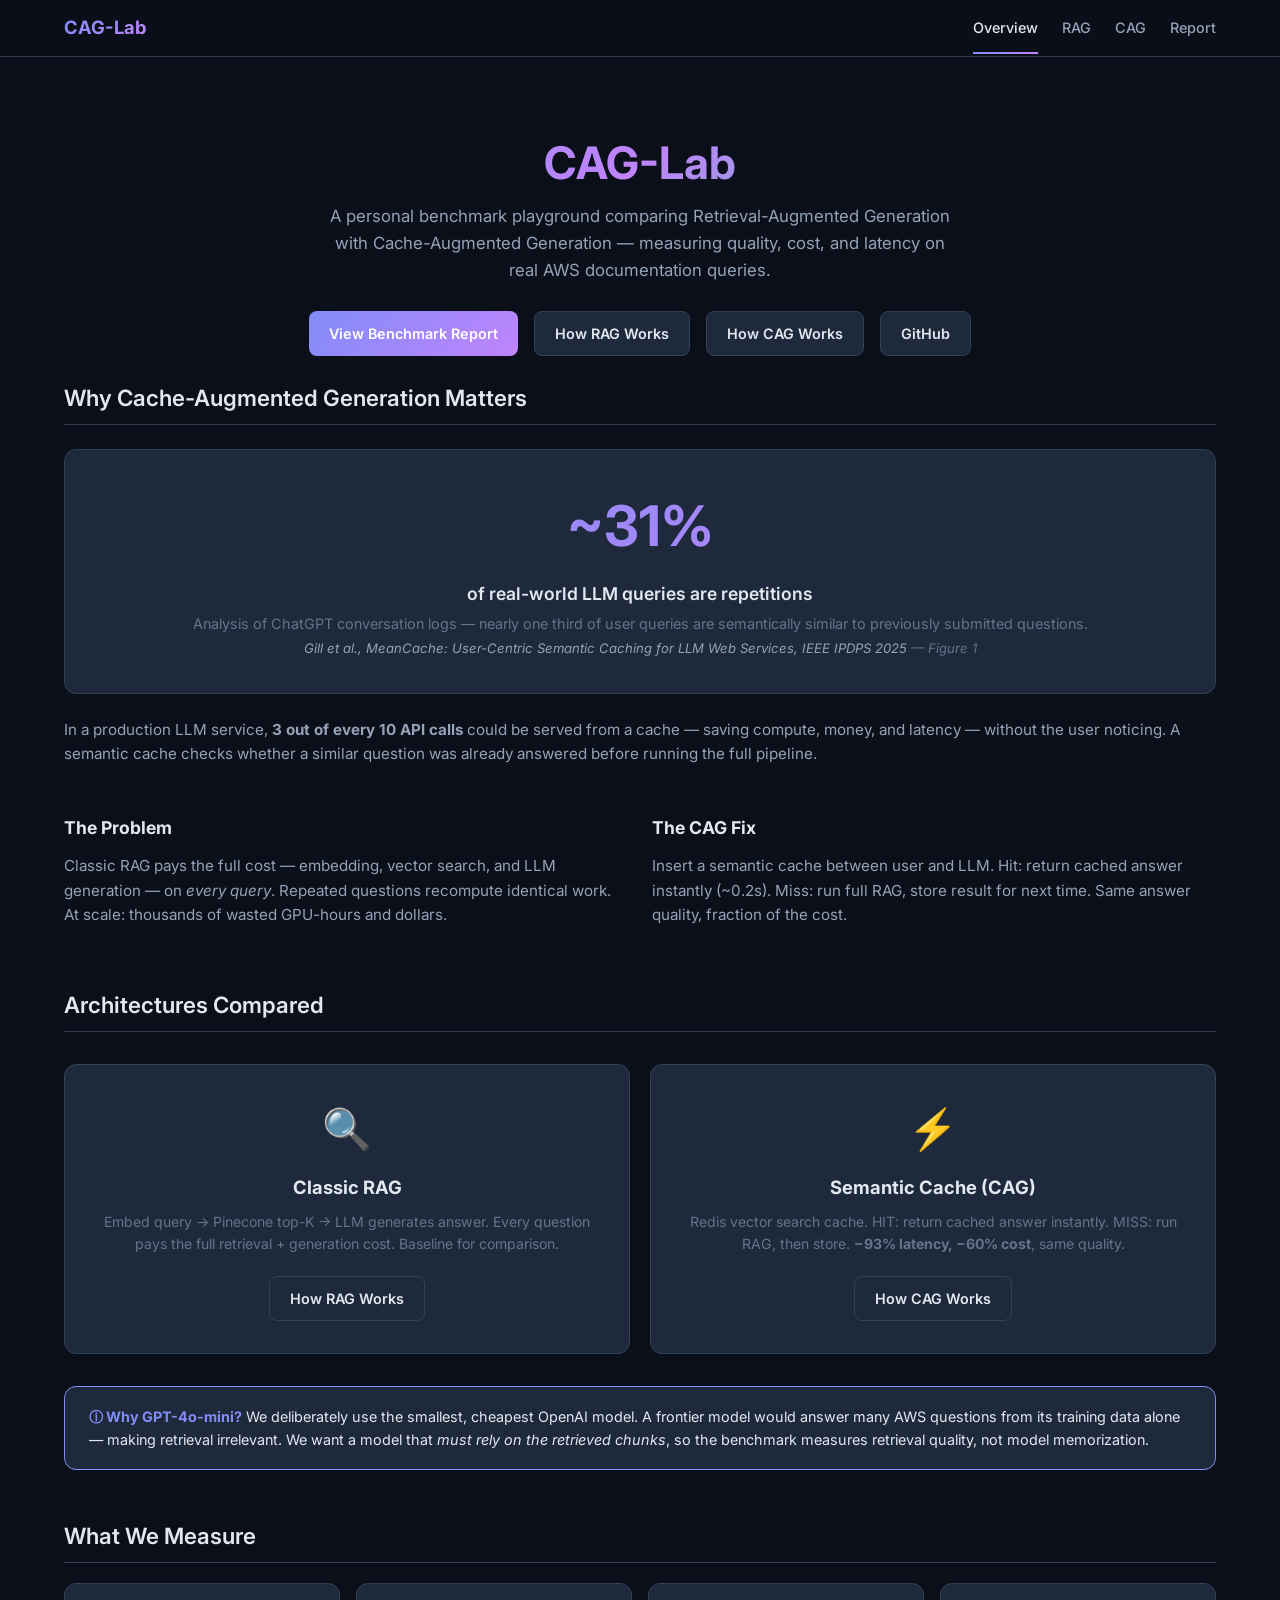
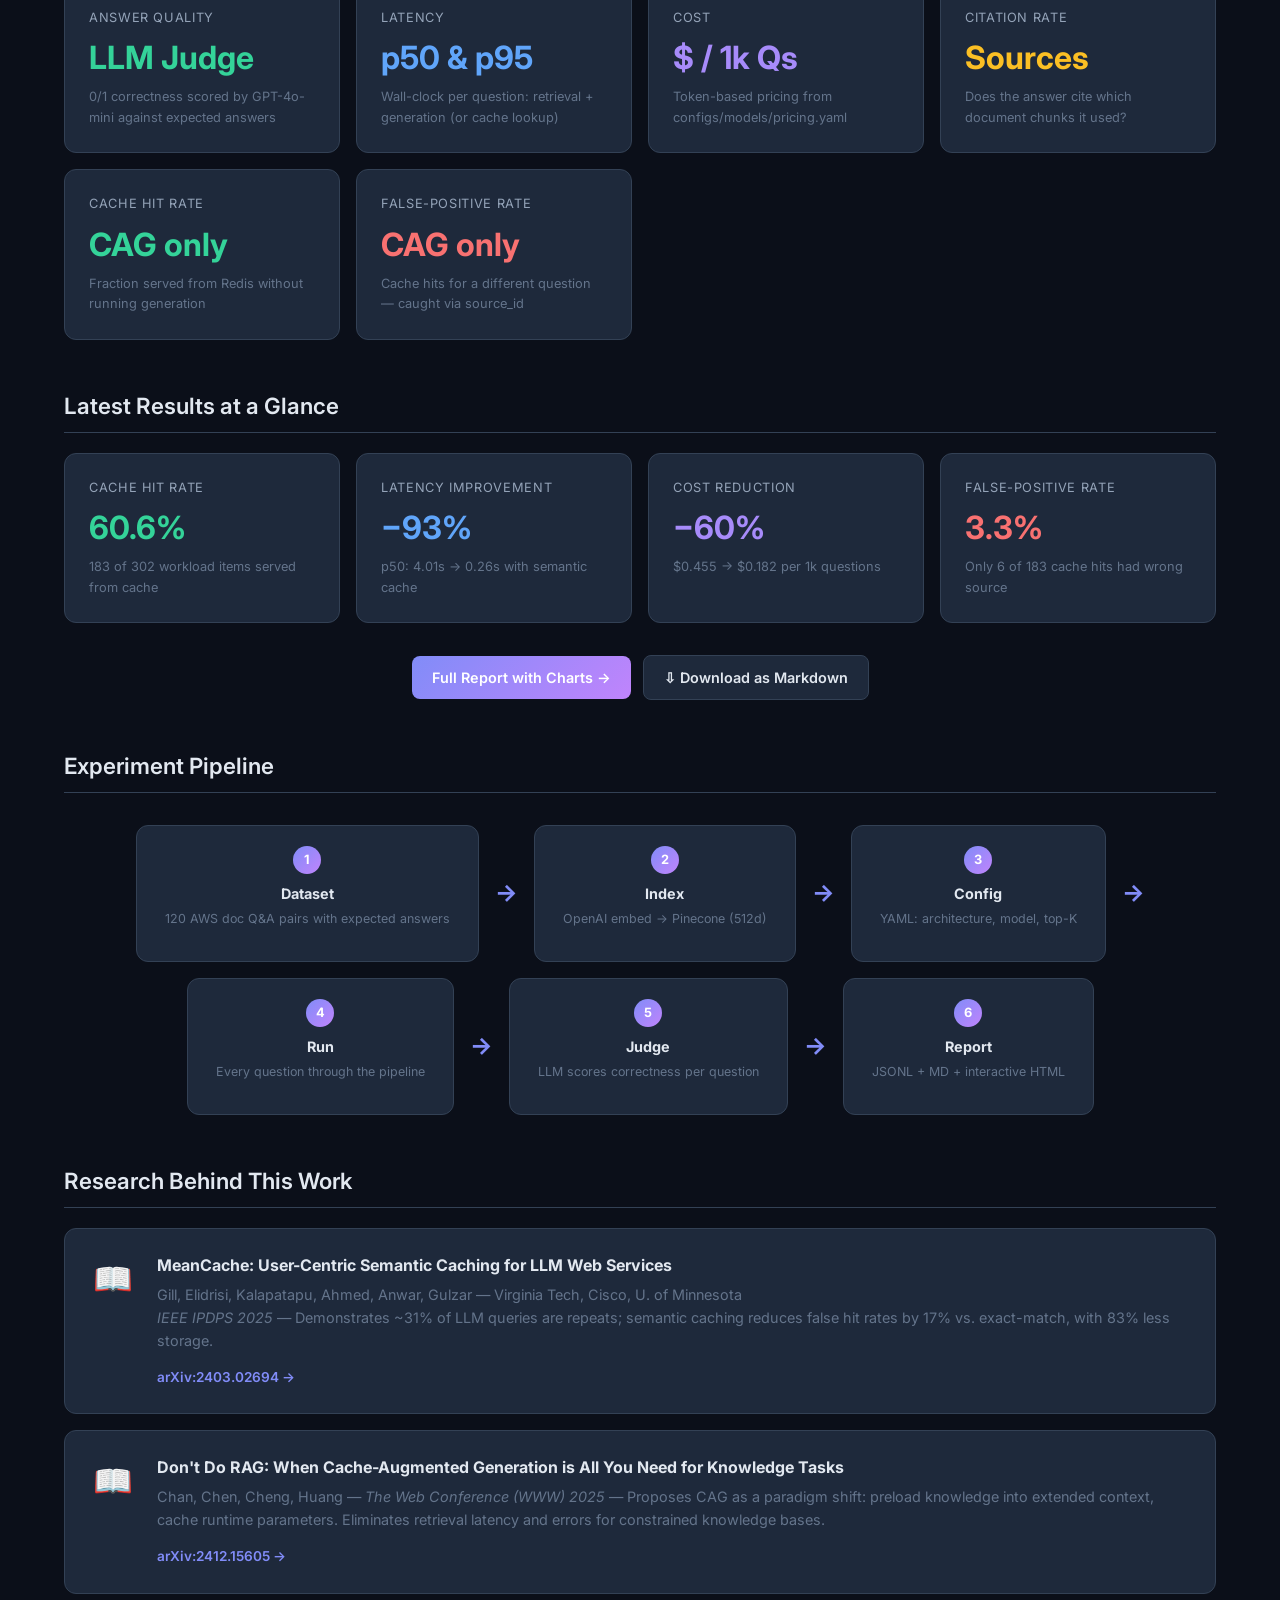
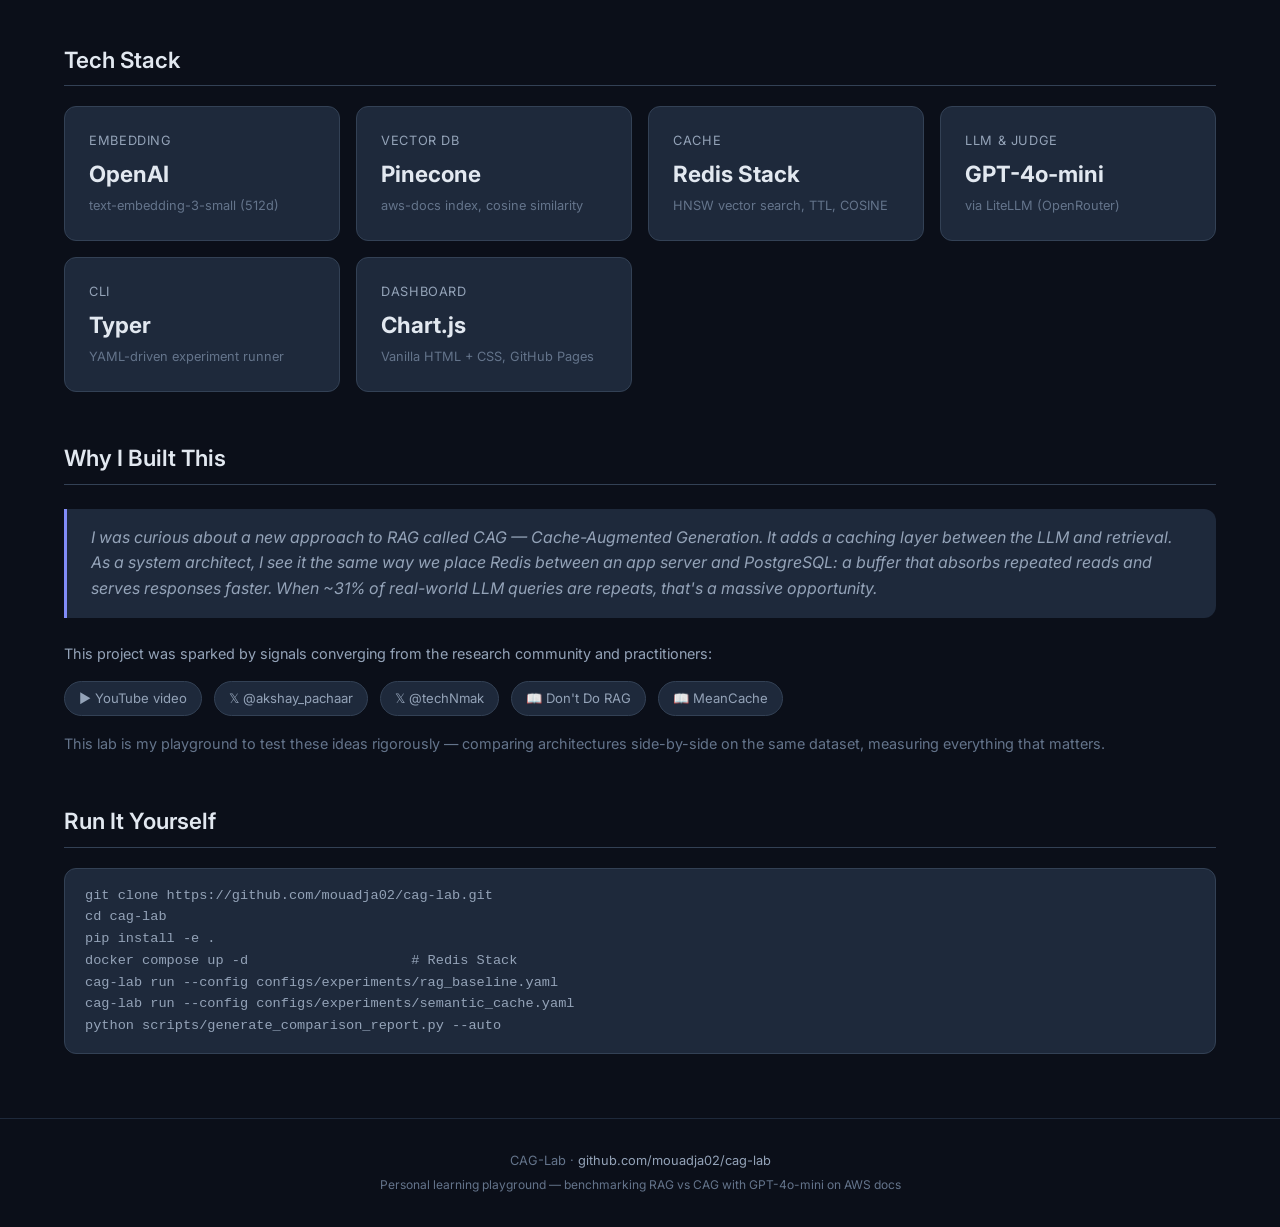
==== docs/index.html @ b85b1c67 "Add RAG Baseline and Semantic Cache reports; implement comparison report generator - Created markdow" ====
<!DOCTYPE html>
<html lang="en">
<head>
<meta charset="UTF-8">
<meta name="viewport" content="width=device-width, initial-scale=1.0">
<meta name="description" content="CAG-Lab — A benchmark playground comparing RAG with Cache-Augmented Generation. Measuring quality, cost, and latency on real AWS documentation queries.">
<title>CAG-Lab — Benchmarking RAG &amp; Cache-Augmented Generation</title>
<link href="https://fonts.googleapis.com/css2?family=Inter:wght@400;600;700&display=swap" rel="stylesheet">
<link rel="stylesheet" href="assets/style.css">
<style>
.hero { padding-bottom: 24px; }
.hero p.tagline { color: var(--muted); font-size: 1.05rem; margin-top: 12px; max-width: 620px; margin-left: auto; margin-right: auto; }
.hero-cta { display: flex; gap: 16px; justify-content: center; margin-top: 28px; flex-wrap: wrap; }
.row-cards { display: grid; grid-template-columns: repeat(auto-fit, minmax(340px, 1fr)); gap: 20px; margin: 32px 0; }
.arch-card { background: var(--surface); border-radius: var(--radius); padding: 32px 28px; border: 1px solid var(--border); text-align: center; transition: border-color .2s, transform .2s; }
.arch-card:hover { border-color: var(--accent-1); transform: translateY(-3px); }
.arch-card .icon { font-size: 2.5rem; margin-bottom: 12px; }
.arch-card h3 { font-size: 1.15rem; margin: 8px 0; color: var(--text); }
.arch-card p { font-size: 0.88rem; color: var(--dim); margin-bottom: 20px; }
.stat-block { background: var(--surface); border-radius: var(--radius); padding: 32px; border: 1px solid var(--border); text-align: center; margin: 24px 0; }
.stat-block .big-num { font-size: 3.5rem; font-weight: 700; background: linear-gradient(135deg, var(--accent-1), var(--accent-2)); -webkit-background-clip: text; -webkit-text-fill-color: transparent; }
.stat-block .label { font-size: 1.1rem; color: var(--text); font-weight: 600; margin-top: 8px; }
.stat-block .detail { font-size: 0.9rem; color: var(--dim); margin-top: 4px; }
blockquote { border-left: 3px solid var(--accent-1); padding: 16px 24px; margin: 24px 0; background: var(--surface); border-radius: 0 var(--radius) var(--radius) 0; color: var(--muted); font-style: italic; }
cite, .cite { color: var(--dim); font-size: 0.82rem; }
cite a { color: var(--muted); }
cite a:hover { color: var(--accent-1); }
.paper-ref { display: flex; gap: 20px; align-items: flex-start; background: var(--surface); border-radius: var(--radius); padding: 24px; border: 1px solid var(--border); margin: 16px 0; transition: border-color .2s; }
.paper-ref:hover { border-color: var(--accent-1); }
.paper-ref .ref-icon { font-size: 2rem; min-width: 48px; text-align: center; }
.paper-ref h4 { color: var(--text); margin-bottom: 4px; }
.paper-ref p { color: var(--dim); font-size: 0.9rem; }
.paper-ref .ref-link { color: var(--accent-1); font-size: 0.85rem; font-weight: 600; }
.link-row { display: flex; flex-wrap: wrap; gap: 12px; margin: 16px 0; }
.link-pill { display: inline-flex; align-items: center; gap: 6px; background: var(--surface); border: 1px solid var(--border); border-radius: 20px; padding: 6px 14px; font-size: 0.82rem; color: var(--muted); text-decoration:none; transition: border-color .15s, color .15s; }
.link-pill:hover { border-color: var(--accent-1); color: var(--text); }
.notice { background: var(--surface); border: 1px solid var(--accent-1); border-radius: var(--radius); padding: 18px 24px; margin: 20px 0; font-size: 0.9rem; }
.notice strong { color: var(--accent-1); }
</style>
</head>
<body>

<nav>
  <div class="nav-inner">
    <a href="index.html" class="nav-brand">CAG-Lab</a>
    <ul class="nav-links">
      <li><a href="index.html" class="active">Overview</a></li>
      <li><a href="rag.html">RAG</a></li>
      <li><a href="cag.html">CAG</a></li>
      <li><a href="report.html">Report</a></li>
    </ul>
  </div>
</nav>

<div class="container">

<section class="hero">
  <h1>CAG-Lab</h1>
  <p class="tagline">A personal benchmark playground comparing Retrieval-Augmented Generation with Cache-Augmented Generation — measuring quality, cost, and latency on real AWS documentation queries.</p>
  <div class="hero-cta">
    <a href="report.html" class="btn primary">View Benchmark Report</a>
    <a href="rag.html" class="btn">How RAG Works</a>
    <a href="cag.html" class="btn">How CAG Works</a>
    <a href="https://github.com/mouadja02/cag-lab" class="btn" target="_blank" rel="noopener">GitHub</a>
  </div>
</section>

<!-- WHY CAG -->
<div class="section">
  <h2>Why Cache-Augmented Generation Matters</h2>

  <div class="stat-block">
    <div class="big-num">~31%</div>
    <div class="label">of real-world LLM queries are repetitions</div>
    <div class="detail">Analysis of ChatGPT conversation logs — nearly one third of user queries are semantically similar to previously submitted questions.</div>
    <cite><a href="https://arxiv.org/abs/2403.02694" target="_blank" rel="noopener">Gill et al., <em>MeanCache: User-Centric Semantic Caching for LLM Web Services</em>, IEEE IPDPS 2025</a> — Figure 1</cite>
  </div>

  <p>In a production LLM service, <strong>3 out of every 10 API calls</strong> could be served from a cache — saving compute, money, and latency — without the user noticing. A semantic cache checks whether a similar question was already answered before running the full pipeline.</p>

  <div class="two-col" style="margin-top:24px;">
    <div>
      <h3>The Problem</h3>
      <p>Classic RAG pays the full cost — embedding, vector search, and LLM generation — on <em>every query</em>. Repeated questions recompute identical work. At scale: thousands of wasted GPU-hours and dollars.</p>
    </div>
    <div>
      <h3>The CAG Fix</h3>
      <p>Insert a semantic cache between user and LLM. Hit: return cached answer instantly (~0.2s). Miss: run full RAG, store result for next time. Same answer quality, fraction of the cost.</p>
    </div>
  </div>
</div>

<!-- ARCHITECTURES -->
<div class="section">
  <h2>Architectures Compared</h2>
  <div class="row-cards">
    <div class="arch-card">
      <div class="icon">&#128269;</div>
      <h3>Classic RAG</h3>
      <p>Embed query &rarr; Pinecone top-K &rarr; LLM generates answer. Every question pays the full retrieval + generation cost. Baseline for comparison.</p>
      <a href="rag.html" class="btn">How RAG Works</a>
    </div>
    <div class="arch-card">
      <div class="icon">&#9889;</div>
      <h3>Semantic Cache (CAG)</h3>
      <p>Redis vector search cache. HIT: return cached answer instantly. MISS: run RAG, then store. <strong>&minus;93% latency, &minus;60% cost</strong>, same quality.</p>
      <a href="cag.html" class="btn">How CAG Works</a>
    </div>
  </div>

  <div class="notice">
    <strong>&#9432; Why GPT-4o-mini?</strong> We deliberately use the smallest, cheapest OpenAI model. A frontier model would answer many AWS questions from its training data alone — making retrieval irrelevant. We want a model that <em>must rely on the retrieved chunks</em>, so the benchmark measures retrieval quality, not model memorization.
  </div>
</div>

<!-- WHAT WE MEASURE -->
<div class="section">
  <h2>What We Measure</h2>
  <div class="cards">
    <div class="card">
      <div class="label">Answer Quality</div>
      <div class="value green">LLM Judge</div>
      <div class="sub">0/1 correctness scored by GPT-4o-mini against expected answers</div>
    </div>
    <div class="card">
      <div class="label">Latency</div>
      <div class="value blue">p50 &amp; p95</div>
      <div class="sub">Wall-clock per question: retrieval + generation (or cache lookup)</div>
    </div>
    <div class="card">
      <div class="label">Cost</div>
      <div class="value purple">$ / 1k Qs</div>
      <div class="sub">Token-based pricing from configs/models/pricing.yaml</div>
    </div>
    <div class="card">
      <div class="label">Citation Rate</div>
      <div class="value amber">Sources</div>
      <div class="sub">Does the answer cite which document chunks it used?</div>
    </div>
    <div class="card">
      <div class="label">Cache Hit Rate</div>
      <div class="value green">CAG only</div>
      <div class="sub">Fraction served from Redis without running generation</div>
    </div>
    <div class="card">
      <div class="label">False-Positive Rate</div>
      <div class="value red">CAG only</div>
      <div class="sub">Cache hits for a different question — caught via source_id</div>
    </div>
  </div>
</div>

<!-- LATEST RESULTS -->
<div class="section">
  <h2>Latest Results at a Glance</h2>
  <div class="cards">
    <div class="card">
      <div class="label">Cache Hit Rate</div>
      <div class="value green">60.6%</div>
      <div class="sub">183 of 302 workload items served from cache</div>
    </div>
    <div class="card">
      <div class="label">Latency Improvement</div>
      <div class="value blue">&minus;93%</div>
      <div class="sub">p50: 4.01s &rarr; 0.26s with semantic cache</div>
    </div>
    <div class="card">
      <div class="label">Cost Reduction</div>
      <div class="value purple">&minus;60%</div>
      <div class="sub">$0.455 &rarr; $0.182 per 1k questions</div>
    </div>
    <div class="card">
      <div class="label">False-Positive Rate</div>
      <div class="value red">3.3%</div>
      <div class="sub">Only 6 of 183 cache hits had wrong source</div>
    </div>
  </div>
  <p style="text-align:center; margin-top:12px;">
    <a href="report.html" class="btn primary">Full Report with Charts &rarr;</a>
    <a href="report.md" download class="btn" style="margin-left:8px;">&#8681; Download as Markdown</a>
  </p>
</div>

<!-- PIPELINE -->
<div class="section">
  <h2>Experiment Pipeline</h2>
  <div class="step-flow">
    <div class="step">
      <div class="step-num">1</div>
      <h4>Dataset</h4>
      <p>120 AWS doc Q&amp;A pairs with expected answers</p>
    </div>
    <div class="step-arrow">&rarr;</div>
    <div class="step">
      <div class="step-num">2</div>
      <h4>Index</h4>
      <p>OpenAI embed &rarr; Pinecone (512d)</p>
    </div>
    <div class="step-arrow">&rarr;</div>
    <div class="step">
      <div class="step-num">3</div>
      <h4>Config</h4>
      <p>YAML: architecture, model, top-K</p>
    </div>
    <div class="step-arrow">&rarr;</div>
    <div class="step">
      <div class="step-num">4</div>
      <h4>Run</h4>
      <p>Every question through the pipeline</p>
    </div>
    <div class="step-arrow">&rarr;</div>
    <div class="step">
      <div class="step-num">5</div>
      <h4>Judge</h4>
      <p>LLM scores correctness per question</p>
    </div>
    <div class="step-arrow">&rarr;</div>
    <div class="step">
      <div class="step-num">6</div>
      <h4>Report</h4>
      <p>JSONL + MD + interactive HTML</p>
    </div>
  </div>
</div>

<!-- RESEARCH PAPERS -->
<div class="section">
  <h2>Research Behind This Work</h2>
  <div class="paper-ref">
    <div class="ref-icon">&#128214;</div>
    <div>
      <h4>MeanCache: User-Centric Semantic Caching for LLM Web Services</h4>
      <p>Gill, Elidrisi, Kalapatapu, Ahmed, Anwar, Gulzar — Virginia Tech, Cisco, U. of Minnesota<br><em>IEEE IPDPS 2025</em> — Demonstrates ~31% of LLM queries are repeats; semantic caching reduces false hit rates by 17% vs. exact-match, with 83% less storage.</p>
      <a class="ref-link" href="https://arxiv.org/abs/2403.02694" target="_blank" rel="noopener">arXiv:2403.02694 &rarr;</a>
    </div>
  </div>
  <div class="paper-ref">
    <div class="ref-icon">&#128214;</div>
    <div>
      <h4>Don't Do RAG: When Cache-Augmented Generation is All You Need for Knowledge Tasks</h4>
      <p>Chan, Chen, Cheng, Huang — <em>The Web Conference (WWW) 2025</em> — Proposes CAG as a paradigm shift: preload knowledge into extended context, cache runtime parameters. Eliminates retrieval latency and errors for constrained knowledge bases.</p>
      <a class="ref-link" href="https://arxiv.org/abs/2412.15605" target="_blank" rel="noopener">arXiv:2412.15605 &rarr;</a>
    </div>
  </div>
</div>

<!-- TECH STACK -->
<div class="section">
  <h2>Tech Stack</h2>
  <div class="cards">
    <div class="card">
      <div class="label">Embedding</div>
      <div class="value" style="font-size:1.4rem;">OpenAI</div>
      <div class="sub">text-embedding-3-small (512d)</div>
    </div>
    <div class="card">
      <div class="label">Vector DB</div>
      <div class="value" style="font-size:1.4rem;">Pinecone</div>
      <div class="sub">aws-docs index, cosine similarity</div>
    </div>
    <div class="card">
      <div class="label">Cache</div>
      <div class="value" style="font-size:1.4rem;">Redis Stack</div>
      <div class="sub">HNSW vector search, TTL, COSINE</div>
    </div>
    <div class="card">
      <div class="label">LLM &amp; Judge</div>
      <div class="value" style="font-size:1.4rem;">GPT-4o-mini</div>
      <div class="sub">via LiteLLM (OpenRouter)</div>
    </div>
    <div class="card">
      <div class="label">CLI</div>
      <div class="value" style="font-size:1.4rem;">Typer</div>
      <div class="sub">YAML-driven experiment runner</div>
    </div>
    <div class="card">
      <div class="label">Dashboard</div>
      <div class="value" style="font-size:1.4rem;">Chart.js</div>
      <div class="sub">Vanilla HTML + CSS, GitHub Pages</div>
    </div>
  </div>
</div>

<!-- ORIGIN STORY -->
<div class="section">
  <h2>Why I Built This</h2>
  <blockquote>
    I was curious about a new approach to RAG called CAG — Cache-Augmented Generation. It adds a caching layer between the LLM and retrieval. As a system architect, I see it the same way we place Redis between an app server and PostgreSQL: a buffer that absorbs repeated reads and serves responses faster. When ~31% of real-world LLM queries are repeats, that's a massive opportunity.
  </blockquote>

  <p style="margin-top:16px; font-size:0.9rem; color:var(--muted);">This project was sparked by signals converging from the research community and practitioners:</p>
  <div class="link-row">
    <a href="https://youtu.be/QA3h4H5jqJw" target="_blank" rel="noopener" class="link-pill">&#9654; YouTube video</a>
    <a href="https://x.com/akshay_pachaar/status/2056714042455343160" target="_blank" rel="noopener" class="link-pill">&#120143; @akshay_pachaar</a>
    <a href="https://x.com/techNmak/status/2006727285223886937" target="_blank" rel="noopener" class="link-pill">&#120143; @techNmak</a>
    <a href="https://arxiv.org/abs/2412.15605" target="_blank" rel="noopener" class="link-pill">&#128214; Don't Do RAG</a>
    <a href="https://arxiv.org/abs/2403.02694" target="_blank" rel="noopener" class="link-pill">&#128214; MeanCache</a>
  </div>
  <p style="margin-top:12px; font-size:0.9rem; color:var(--dim);">This lab is my playground to test these ideas rigorously — comparing architectures side-by-side on the same dataset, measuring everything that matters.</p>
</div>

<!-- QUICK START -->
<div class="section">
  <h2>Run It Yourself</h2>
  <pre class="code-block">git clone https://github.com/mouadja02/cag-lab.git
cd cag-lab
pip install -e .
docker compose up -d                    # Redis Stack
cag-lab run --config configs/experiments/rag_baseline.yaml
cag-lab run --config configs/experiments/semantic_cache.yaml
python scripts/generate_comparison_report.py --auto</pre>
</div>

</div>

<footer>
  <p>CAG-Lab &middot; <a href="https://github.com/mouadja02/cag-lab" style="color:var(--muted);">github.com/mouadja02/cag-lab</a></p>
  <p style="margin-top:4px; font-size:0.75rem;">Personal learning playground — benchmarking RAG vs CAG with GPT-4o-mini on AWS docs</p>
</footer>

</body>
</html>
---- docs/assets/style.css ----
:root {
  --bg: #0b0f19;
  --surface: #1e293b;
  --surface-hover: #263348;
  --border: #334155;
  --text: #e2e8f0;
  --muted: #94a3b8;
  --dim: #64748b;
  --accent-1: #818cf8;
  --accent-2: #c084fc;
  --green: #34d399;
  --blue: #60a5fa;
  --purple: #a78bfa;
  --amber: #fbbf24;
  --red: #f87171;
  --radius: 12px;
}

* { margin:0; padding:0; box-sizing:border-box; }

body {
  font-family: 'Inter', -apple-system, BlinkMacSystemFont, sans-serif;
  background: var(--bg);
  color: var(--text);
  line-height: 1.6;
  min-height: 100vh;
}

a { color: var(--accent-1); text-decoration: none; transition: color .15s; }
a:hover { color: var(--accent-2); }

nav {
  position: sticky; top: 0; z-index: 100;
  background: rgba(11,15,25,.92);
  backdrop-filter: blur(12px);
  border-bottom: 1px solid var(--border);
}
.nav-inner {
  max-width: 1200px; margin: 0 auto; padding: 0 24px;
  display: flex; align-items: center; gap: 32px; height: 56px;
}
.nav-brand {
  font-size: 1.15rem; font-weight: 700;
  background: linear-gradient(135deg, var(--accent-1), var(--accent-2));
  -webkit-background-clip: text; -webkit-text-fill-color: transparent;
}
.nav-links { display: flex; gap: 24px; list-style: none; margin-left: auto; }
.nav-links a { color: var(--muted); font-size: 0.9rem; font-weight: 500; }
.nav-links a:hover, .nav-links a.active { color: var(--text); }
.nav-links a.active { position: relative; }
.nav-links a.active::after {
  content: ''; position: absolute; bottom: -18px; left: 0; right: 0;
  height: 2px; background: linear-gradient(90deg, var(--accent-1), var(--accent-2));
}

.container { max-width: 1200px; margin: 0 auto; padding: 0 24px; }
footer {
  text-align: center; color: var(--dim); font-size: 0.8rem;
  padding: 32px 24px; border-top: 1px solid var(--surface); margin-top: 64px;
}

.hero { text-align: center; padding: 80px 24px 48px; }
.hero h1 {
  font-size: 2.8rem; font-weight: 700; line-height: 1.2;
  background: linear-gradient(135deg, var(--accent-1), var(--accent-2), var(--green));
  -webkit-background-clip: text; -webkit-text-fill-color: transparent;
}
.hero p { color: var(--muted); font-size: 1.1rem; margin-top: 16px; max-width: 640px; margin-left: auto; margin-right: auto; }

.section { margin-bottom: 48px; }
.section h2 {
  font-size: 1.4rem; font-weight: 600;
  color: var(--text);
  border-bottom: 1px solid var(--border);
  padding-bottom: 8px; margin-bottom: 20px;
}
.section h3 { font-size: 1.1rem; color: var(--text); margin: 24px 0 12px; }
.section p { color: var(--muted); font-size: 0.95rem; margin-bottom: 12px; }

.cards {
  display: grid;
  grid-template-columns: repeat(auto-fit, minmax(260px, 1fr));
  gap: 16px; margin-bottom: 32px;
}
.card {
  background: var(--surface); border-radius: var(--radius);
  padding: 24px; border: 1px solid var(--border);
  transition: border-color .2s, transform .2s;
}
.card:hover { border-color: var(--accent-1); transform: translateY(-2px); }
.card .label {
  font-size: 0.8rem; color: var(--muted);
  text-transform: uppercase; letter-spacing: 0.05em; margin-bottom: 4px;
}
.card .value { font-size: 2rem; font-weight: 700; }
.card .value.green { color: var(--green); }
.card .value.blue { color: var(--blue); }
.card .value.purple { color: var(--purple); }
.card .value.amber { color: var(--amber); }
.card .value.red { color: var(--red); }
.card .sub { font-size: 0.8rem; color: var(--dim); margin-top: 4px; }

table {
  width: 100%; border-collapse: collapse;
  background: var(--surface); border-radius: var(--radius);
  overflow: hidden; border: 1px solid var(--border);
}
th, td { padding: 12px 16px; text-align: left; }
th {
  background: #0f172a; color: var(--muted);
  font-weight: 600; font-size: 0.85rem; text-transform: uppercase;
}
td { border-top: 1px solid var(--border); font-size: 0.9rem; }
tr:hover td { background: var(--surface-hover); }

.btn {
  display: inline-flex; align-items: center; gap: 8px;
  padding: 10px 20px; border-radius: 8px;
  font-size: 0.9rem; font-weight: 600; cursor: pointer;
  border: 1px solid var(--border); background: var(--surface);
  color: var(--text); transition: all .2s;
}
.btn:hover {
  border-color: var(--accent-1); background: var(--surface-hover);
  transform: translateY(-1px);
}
.btn.primary {
  background: linear-gradient(135deg, var(--accent-1), var(--accent-2));
  border: none; color: #fff;
}
.btn.primary:hover { opacity: .9; transform: translateY(-2px); }

svg.diagram { max-width: 100%; margin: 24px 0; }

.chart-row { display: grid; grid-template-columns: 1fr 1fr; gap: 24px; }
@media(max-width:768px) { .chart-row { grid-template-columns: 1fr; } }

.chart-box {
  background: var(--surface); border-radius: var(--radius);
  padding: 24px; border: 1px solid var(--border);
}
.chart-box h3 { font-size: 0.95rem; color: var(--muted); margin-bottom: 16px; text-align: center; }
.chart-box canvas { max-height: 320px; }

.badge {
  display: inline-block; padding: 2px 8px; border-radius: 6px;
  font-size: 0.75rem; font-weight: 600;
}
.badge.green { background: #064e3b; color: var(--green); }
.badge.blue { background: #1e3a5f; color: var(--blue); }
.badge.purple { background: #3b0764; color: var(--purple); }
.badge.red { background: #4c0519; color: var(--red); }

pre.code-block {
  background: var(--surface); border-radius: var(--radius);
  padding: 16px 20px; border: 1px solid var(--border);
  font-family: 'JetBrains Mono', 'Fira Code', monospace;
  font-size: 0.85rem; color: var(--muted);
  overflow-x: auto; margin: 16px 0;
}

.feature-grid {
  display: grid;
  grid-template-columns: repeat(auto-fit, minmax(280px, 1fr));
  gap: 16px; margin: 24px 0;
}
.feature-item {
  background: var(--surface); border-radius: var(--radius);
  padding: 20px; border: 1px solid var(--border);
}
.feature-item .icon { font-size: 1.5rem; margin-bottom: 8px; }
.feature-item h4 { font-size: 0.95rem; color: var(--text); margin-bottom: 4px; }
.feature-item p { font-size: 0.85rem; color: var(--dim); }

.step-flow {
  display: flex; flex-wrap: wrap; gap: 16px; align-items: center;
  justify-content: center; margin: 32px 0;
}
.step {
  background: var(--surface); border: 1px solid var(--border);
  border-radius: var(--radius); padding: 20px 28px; text-align: center;
  min-width: 140px;
}
.step .step-num {
  width: 28px; height: 28px; border-radius: 50%;
  background: linear-gradient(135deg, var(--accent-1), var(--accent-2));
  color: #fff; font-size: 0.8rem; font-weight: 700;
  display: flex; align-items: center; justify-content: center;
  margin: 0 auto 8px;
}
.step h4 { font-size: 0.9rem; color: var(--text); margin: 4px 0; }
.step p { font-size: 0.78rem; color: var(--dim); }
.step-arrow { color: var(--accent-1); font-size: 1.5rem; font-weight: 700; }

@media(max-width:768px) {
  .step-flow { flex-direction: column; }
  .step-arrow { transform: rotate(90deg); }
}

.two-col { display: grid; grid-template-columns: 1fr 1fr; gap: 24px; }
@media(max-width:768px) { .two-col { grid-template-columns: 1fr; } }
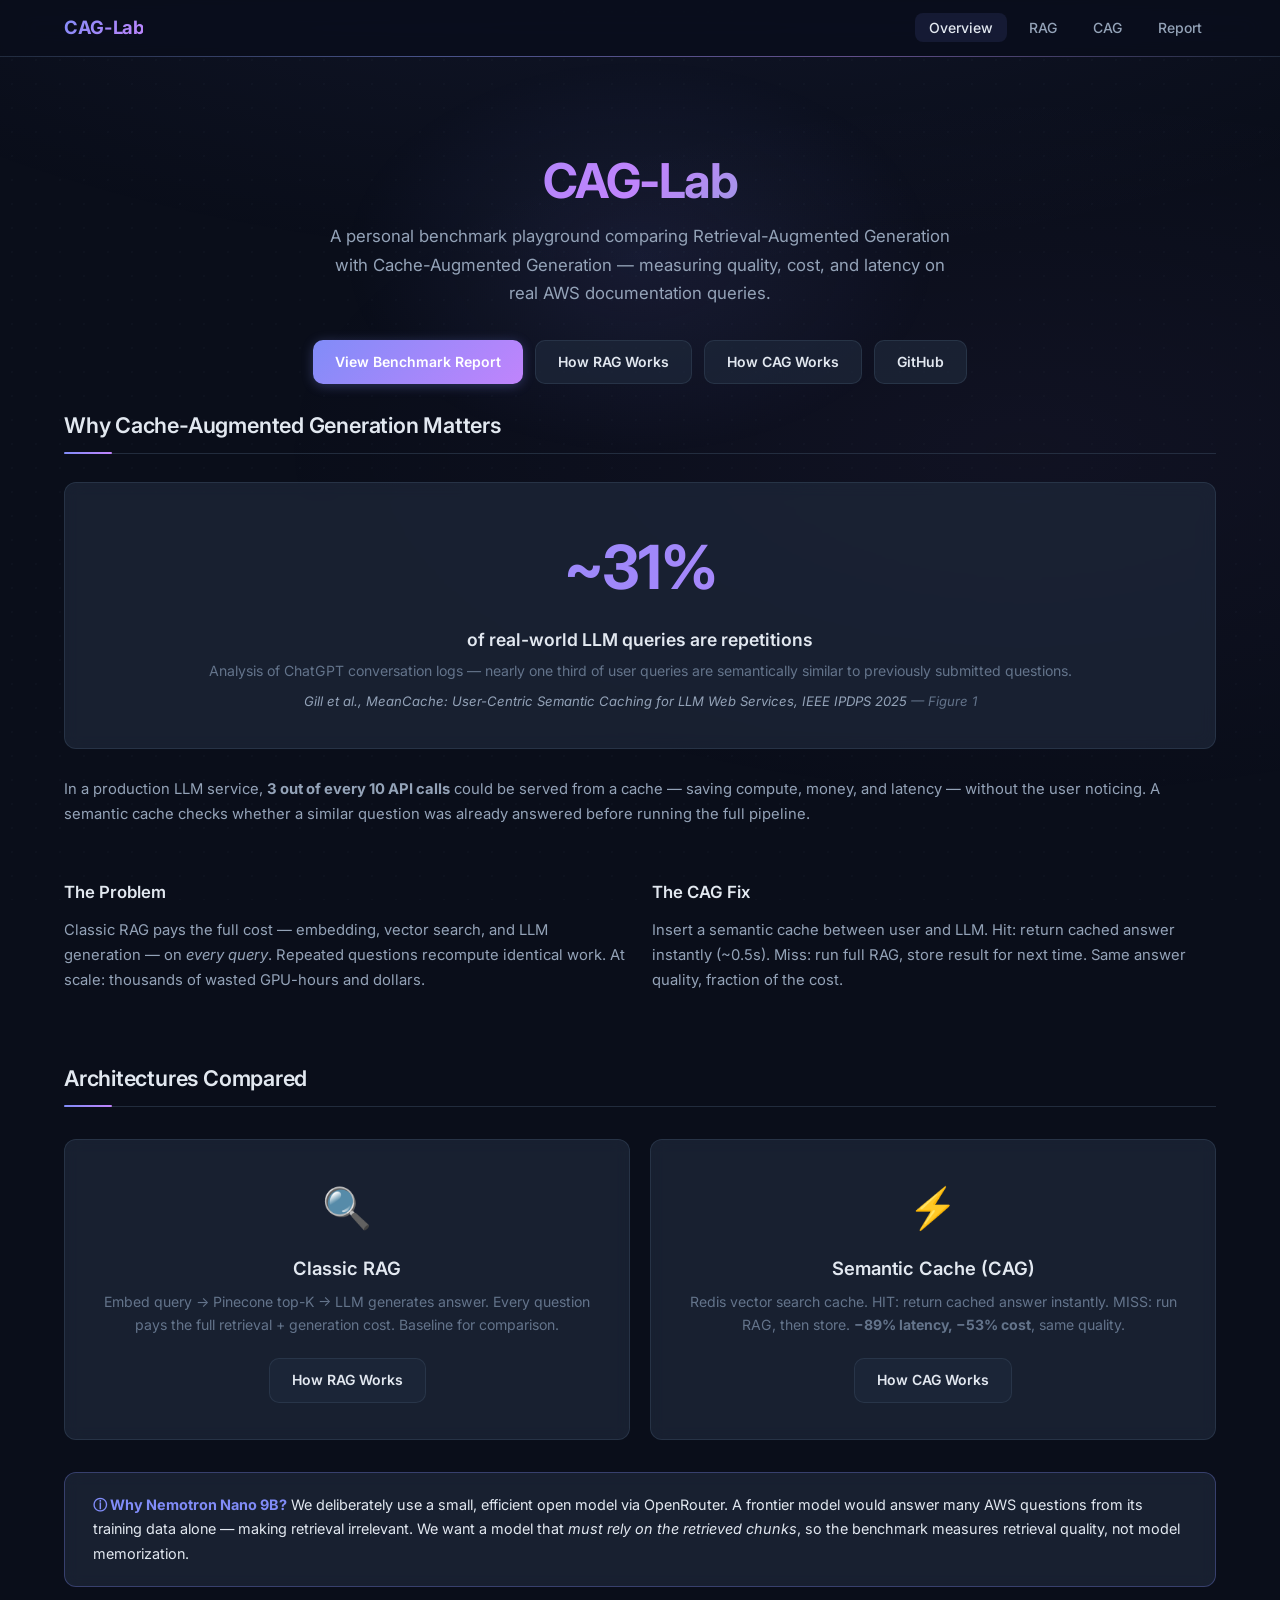
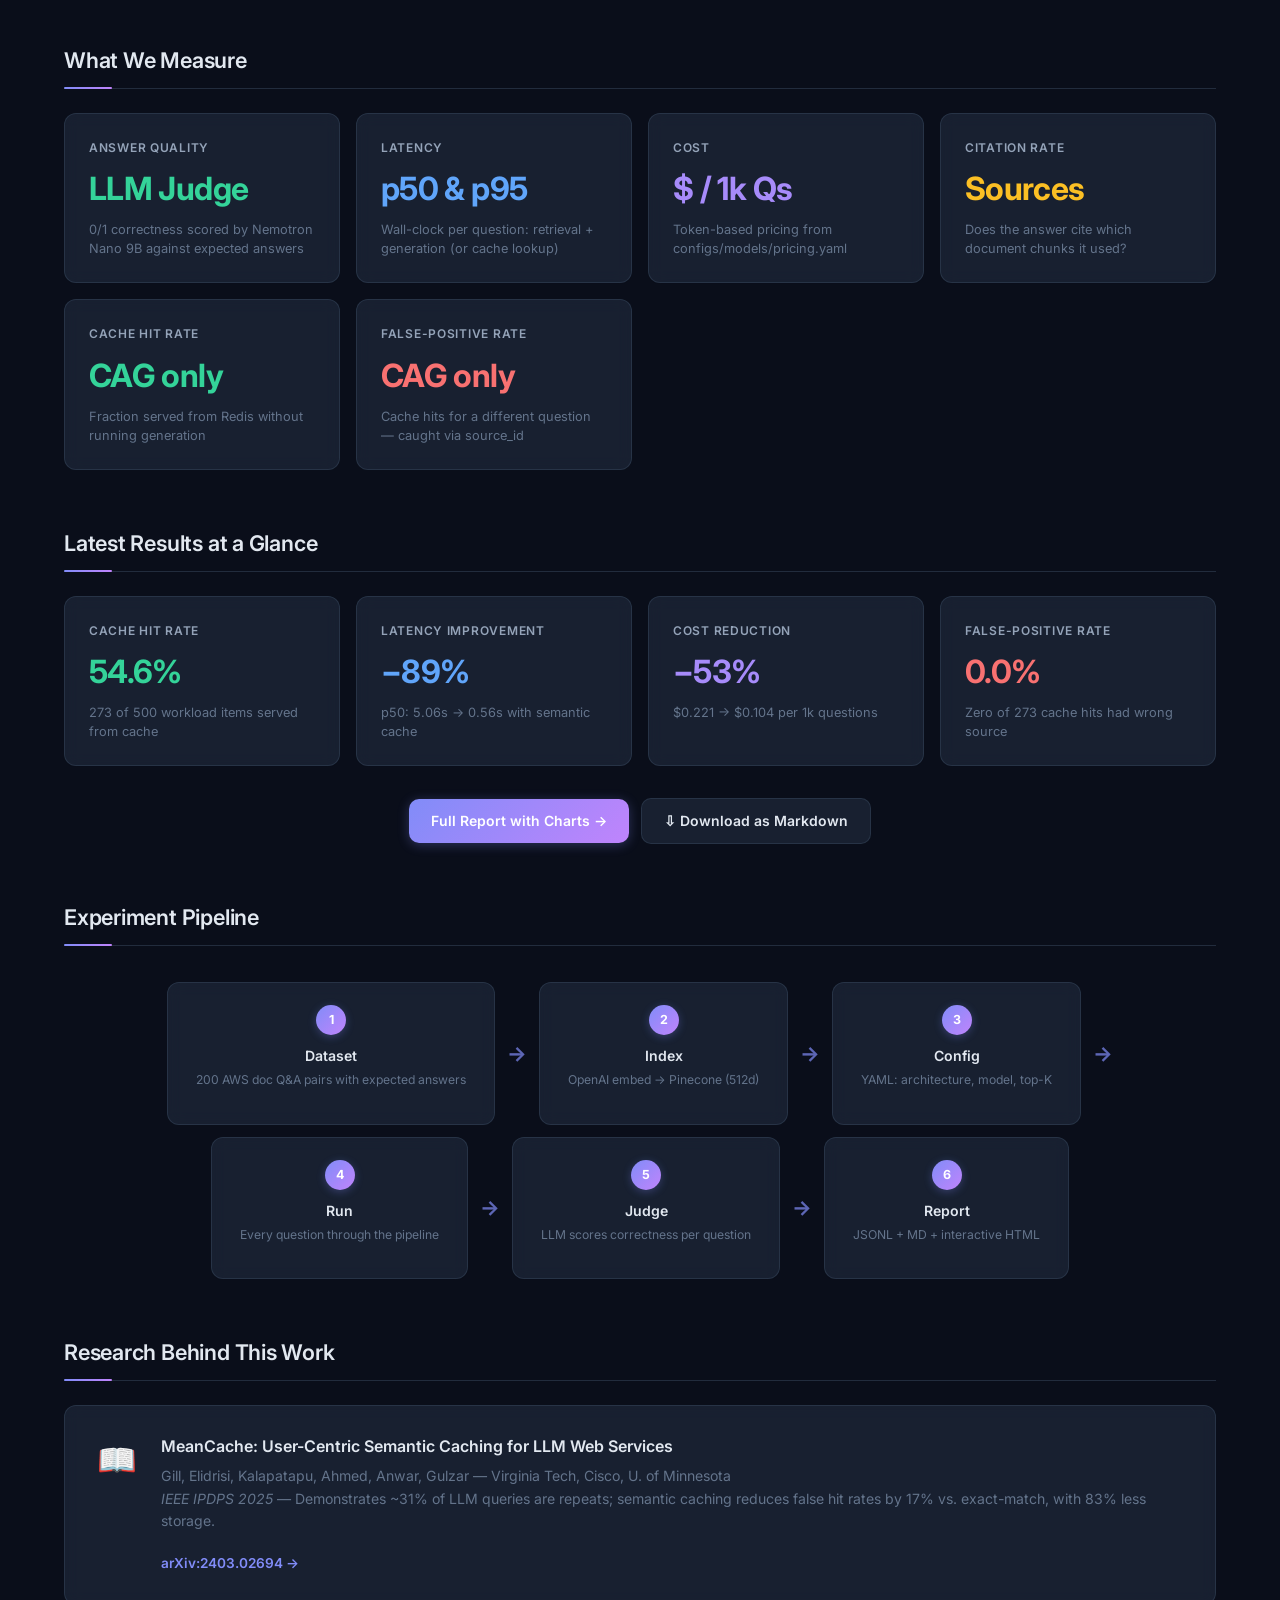
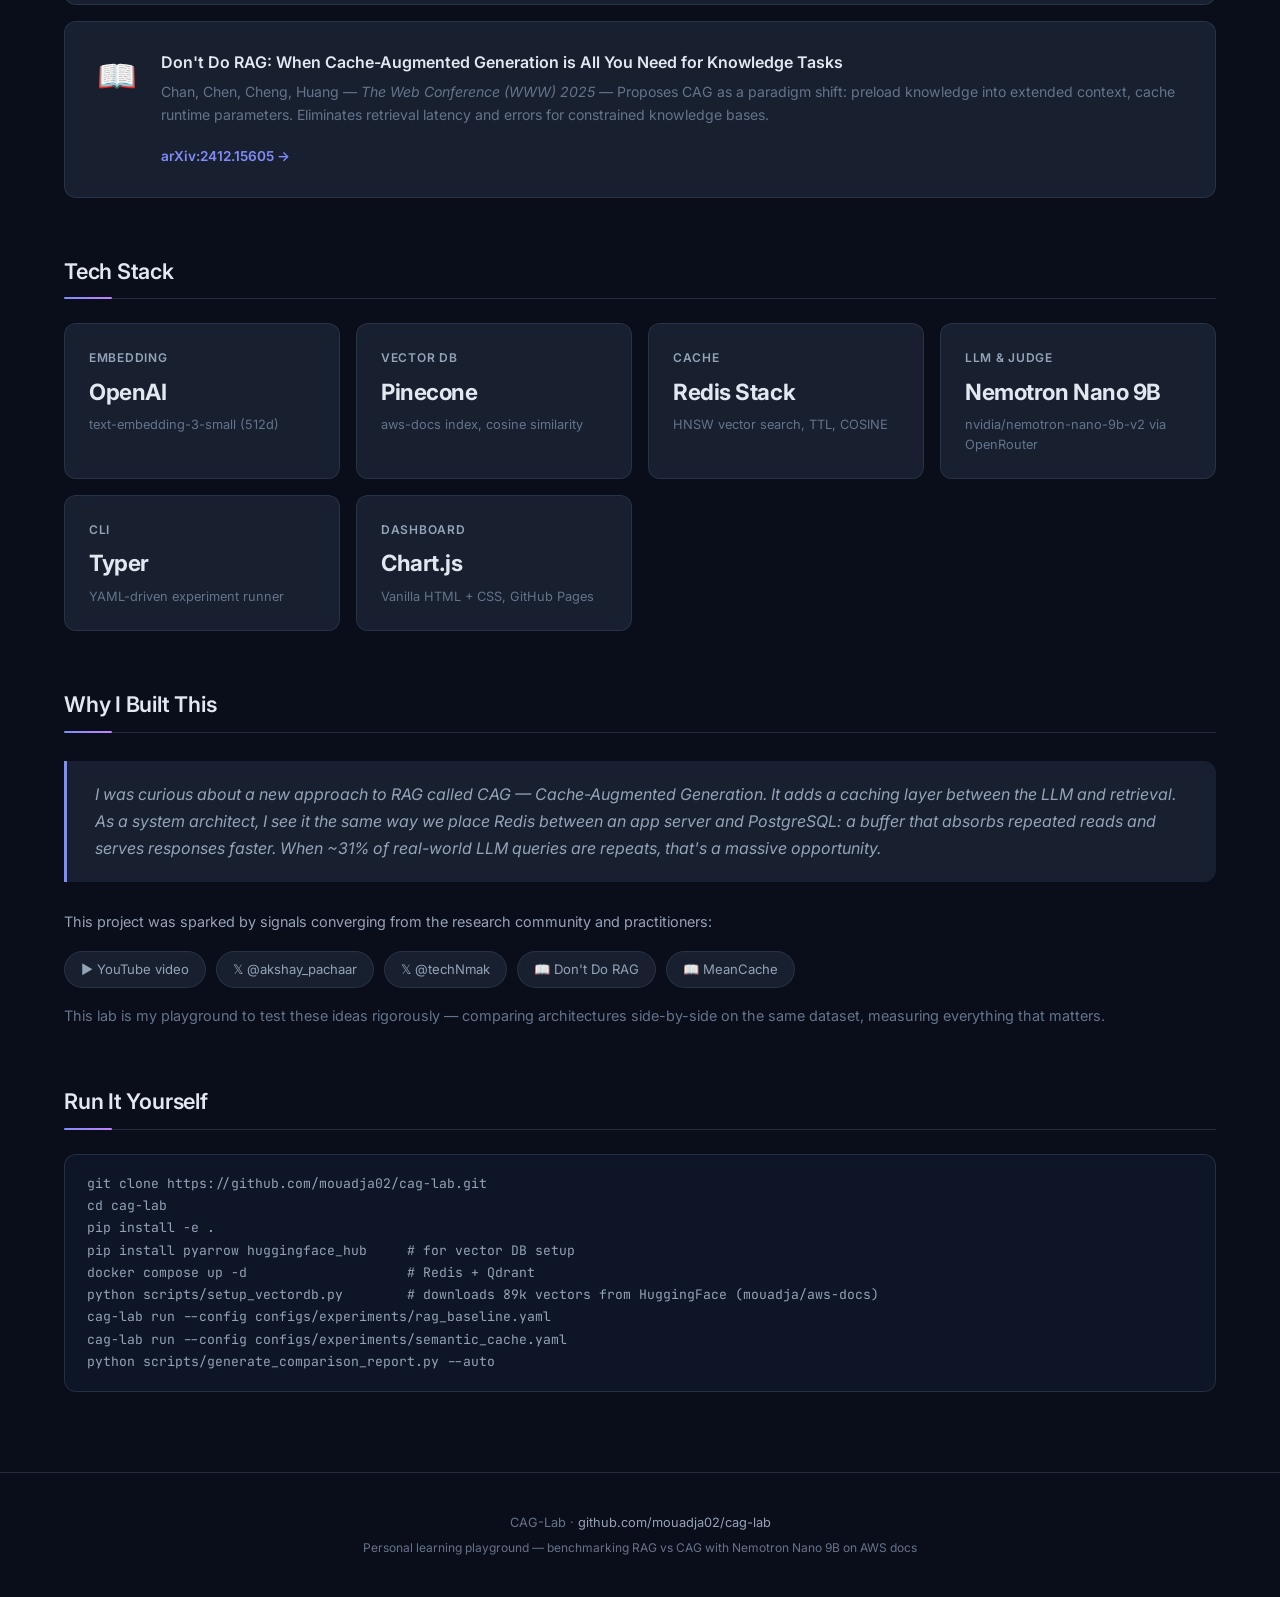
==== commit 6fa7d343: "feat: Add script to export Qdrant collection to Parquet and upload to HuggingFace Hub - Implemented " ====
--- a/docs/index.html
+++ b/docs/index.html
@@ -5,36 +5,39 @@
 <meta name="viewport" content="width=device-width, initial-scale=1.0">
 <meta name="description" content="CAG-Lab — A benchmark playground comparing RAG with Cache-Augmented Generation. Measuring quality, cost, and latency on real AWS documentation queries.">
 <title>CAG-Lab — Benchmarking RAG &amp; Cache-Augmented Generation</title>
-<link href="https://fonts.googleapis.com/css2?family=Inter:wght@400;600;700&display=swap" rel="stylesheet">
+<link href="https://fonts.googleapis.com/css2?family=Inter:wght@400;500;600;700&family=JetBrains+Mono:wght@400;500&display=swap" rel="stylesheet">
 <link rel="stylesheet" href="assets/style.css">
 <style>
 .hero { padding-bottom: 24px; }
-.hero p.tagline { color: var(--muted); font-size: 1.05rem; margin-top: 12px; max-width: 620px; margin-left: auto; margin-right: auto; }
-.hero-cta { display: flex; gap: 16px; justify-content: center; margin-top: 28px; flex-wrap: wrap; }
+.hero p.tagline { color: var(--muted); font-size: 1.05rem; margin-top: 14px; max-width: 620px; margin-left: auto; margin-right: auto; line-height: 1.7; }
+.hero-cta { display: flex; gap: 12px; justify-content: center; margin-top: 32px; flex-wrap: wrap; }
 .row-cards { display: grid; grid-template-columns: repeat(auto-fit, minmax(340px, 1fr)); gap: 20px; margin: 32px 0; }
-.arch-card { background: var(--surface); border-radius: var(--radius); padding: 32px 28px; border: 1px solid var(--border); text-align: center; transition: border-color .2s, transform .2s; }
-.arch-card:hover { border-color: var(--accent-1); transform: translateY(-3px); }
-.arch-card .icon { font-size: 2.5rem; margin-bottom: 12px; }
-.arch-card h3 { font-size: 1.15rem; margin: 8px 0; color: var(--text); }
-.arch-card p { font-size: 0.88rem; color: var(--dim); margin-bottom: 20px; }
-.stat-block { background: var(--surface); border-radius: var(--radius); padding: 32px; border: 1px solid var(--border); text-align: center; margin: 24px 0; }
-.stat-block .big-num { font-size: 3.5rem; font-weight: 700; background: linear-gradient(135deg, var(--accent-1), var(--accent-2)); -webkit-background-clip: text; -webkit-text-fill-color: transparent; }
-.stat-block .label { font-size: 1.1rem; color: var(--text); font-weight: 600; margin-top: 8px; }
-.stat-block .detail { font-size: 0.9rem; color: var(--dim); margin-top: 4px; }
-blockquote { border-left: 3px solid var(--accent-1); padding: 16px 24px; margin: 24px 0; background: var(--surface); border-radius: 0 var(--radius) var(--radius) 0; color: var(--muted); font-style: italic; }
-cite, .cite { color: var(--dim); font-size: 0.82rem; }
+.arch-card { background: var(--surface); backdrop-filter: blur(8px); border-radius: var(--radius); padding: 36px 28px; border: 1px solid var(--border); text-align: center; transition: all .25s ease; position: relative; overflow: hidden; }
+.arch-card::before { content: ''; position: absolute; inset: 0; background: linear-gradient(135deg, rgba(129,140,248,0.05), transparent 60%); opacity: 0; transition: opacity .25s ease; border-radius: var(--radius); }
+.arch-card:hover { border-color: var(--border-hover); transform: translateY(-3px); box-shadow: var(--shadow-md), var(--shadow-glow); }
+.arch-card:hover::before { opacity: 1; }
+.arch-card .icon { font-size: 2.5rem; margin-bottom: 14px; }
+.arch-card h3 { font-size: 1.15rem; margin: 8px 0; color: var(--text); font-weight: 600; }
+.arch-card p { font-size: 0.88rem; color: var(--dim); margin-bottom: 22px; line-height: 1.6; }
+.stat-block { background: var(--surface); backdrop-filter: blur(8px); border-radius: var(--radius); padding: 36px; border: 1px solid var(--border); text-align: center; margin: 28px 0; transition: border-color .25s ease; }
+.stat-block:hover { border-color: var(--border-hover); }
+.stat-block .big-num { font-size: 3.8rem; font-weight: 700; letter-spacing: -0.03em; background: linear-gradient(135deg, var(--accent-1), var(--accent-2)); -webkit-background-clip: text; -webkit-text-fill-color: transparent; }
+.stat-block .label { font-size: 1.1rem; color: var(--text); font-weight: 600; margin-top: 10px; }
+.stat-block .detail { font-size: 0.88rem; color: var(--dim); margin-top: 6px; line-height: 1.6; }
+blockquote { border-left: 3px solid var(--accent-1); padding: 20px 28px; margin: 28px 0; background: var(--surface); backdrop-filter: blur(8px); border-radius: 0 var(--radius) var(--radius) 0; color: var(--muted); font-style: italic; line-height: 1.7; }
+cite, .cite { color: var(--dim); font-size: 0.82rem; display: block; margin-top: 8px; }
 cite a { color: var(--muted); }
 cite a:hover { color: var(--accent-1); }
-.paper-ref { display: flex; gap: 20px; align-items: flex-start; background: var(--surface); border-radius: var(--radius); padding: 24px; border: 1px solid var(--border); margin: 16px 0; transition: border-color .2s; }
-.paper-ref:hover { border-color: var(--accent-1); }
+.paper-ref { display: flex; gap: 20px; align-items: flex-start; background: var(--surface); backdrop-filter: blur(8px); border-radius: var(--radius); padding: 28px; border: 1px solid var(--border); margin: 16px 0; transition: all .25s ease; }
+.paper-ref:hover { border-color: var(--border-hover); box-shadow: var(--shadow-glow); }
 .paper-ref .ref-icon { font-size: 2rem; min-width: 48px; text-align: center; }
-.paper-ref h4 { color: var(--text); margin-bottom: 4px; }
-.paper-ref p { color: var(--dim); font-size: 0.9rem; }
-.paper-ref .ref-link { color: var(--accent-1); font-size: 0.85rem; font-weight: 600; }
-.link-row { display: flex; flex-wrap: wrap; gap: 12px; margin: 16px 0; }
-.link-pill { display: inline-flex; align-items: center; gap: 6px; background: var(--surface); border: 1px solid var(--border); border-radius: 20px; padding: 6px 14px; font-size: 0.82rem; color: var(--muted); text-decoration:none; transition: border-color .15s, color .15s; }
-.link-pill:hover { border-color: var(--accent-1); color: var(--text); }
-.notice { background: var(--surface); border: 1px solid var(--accent-1); border-radius: var(--radius); padding: 18px 24px; margin: 20px 0; font-size: 0.9rem; }
+.paper-ref h4 { color: var(--text); margin-bottom: 6px; font-weight: 600; }
+.paper-ref p { color: var(--dim); font-size: 0.88rem; line-height: 1.6; }
+.paper-ref .ref-link { color: var(--accent-1); font-size: 0.85rem; font-weight: 600; display: inline-block; margin-top: 8px; }
+.link-row { display: flex; flex-wrap: wrap; gap: 10px; margin: 16px 0; }
+.link-pill { display: inline-flex; align-items: center; gap: 6px; background: var(--surface); border: 1px solid var(--border); border-radius: 20px; padding: 7px 16px; font-size: 0.82rem; color: var(--muted); text-decoration:none; transition: all .2s ease; }
+.link-pill:hover { border-color: var(--border-hover); color: var(--text); background: var(--surface-hover); }
+.notice { background: var(--surface); backdrop-filter: blur(8px); border: 1px solid rgba(129,140,248,0.3); border-radius: var(--radius); padding: 20px 28px; margin: 24px 0; font-size: 0.9rem; line-height: 1.7; }
 .notice strong { color: var(--accent-1); }
 </style>
 </head>
@@ -85,7 +88,7 @@
     </div>
     <div>
       <h3>The CAG Fix</h3>
-      <p>Insert a semantic cache between user and LLM. Hit: return cached answer instantly (~0.2s). Miss: run full RAG, store result for next time. Same answer quality, fraction of the cost.</p>
+      <p>Insert a semantic cache between user and LLM. Hit: return cached answer instantly (~0.5s). Miss: run full RAG, store result for next time. Same answer quality, fraction of the cost.</p>
     </div>
   </div>
 </div>
@@ -103,13 +106,13 @@
     <div class="arch-card">
       <div class="icon">&#9889;</div>
       <h3>Semantic Cache (CAG)</h3>
-      <p>Redis vector search cache. HIT: return cached answer instantly. MISS: run RAG, then store. <strong>&minus;93% latency, &minus;60% cost</strong>, same quality.</p>
+      <p>Redis vector search cache. HIT: return cached answer instantly. MISS: run RAG, then store. <strong>&minus;89% latency, &minus;53% cost</strong>, same quality.</p>
       <a href="cag.html" class="btn">How CAG Works</a>
     </div>
   </div>
 
   <div class="notice">
-    <strong>&#9432; Why GPT-4o-mini?</strong> We deliberately use the smallest, cheapest OpenAI model. A frontier model would answer many AWS questions from its training data alone — making retrieval irrelevant. We want a model that <em>must rely on the retrieved chunks</em>, so the benchmark measures retrieval quality, not model memorization.
+    <strong>&#9432; Why Nemotron Nano 9B?</strong> We deliberately use a small, efficient open model via OpenRouter. A frontier model would answer many AWS questions from its training data alone — making retrieval irrelevant. We want a model that <em>must rely on the retrieved chunks</em>, so the benchmark measures retrieval quality, not model memorization.
   </div>
 </div>
 
@@ -120,7 +123,7 @@
     <div class="card">
       <div class="label">Answer Quality</div>
       <div class="value green">LLM Judge</div>
-      <div class="sub">0/1 correctness scored by GPT-4o-mini against expected answers</div>
+      <div class="sub">0/1 correctness scored by Nemotron Nano 9B against expected answers</div>
     </div>
     <div class="card">
       <div class="label">Latency</div>
@@ -156,23 +159,23 @@
   <div class="cards">
     <div class="card">
       <div class="label">Cache Hit Rate</div>
-      <div class="value green">60.6%</div>
-      <div class="sub">183 of 302 workload items served from cache</div>
+      <div class="value green">54.6%</div>
+      <div class="sub">273 of 500 workload items served from cache</div>
     </div>
     <div class="card">
       <div class="label">Latency Improvement</div>
-      <div class="value blue">&minus;93%</div>
-      <div class="sub">p50: 4.01s &rarr; 0.26s with semantic cache</div>
+      <div class="value blue">&minus;89%</div>
+      <div class="sub">p50: 5.06s &rarr; 0.56s with semantic cache</div>
     </div>
     <div class="card">
       <div class="label">Cost Reduction</div>
-      <div class="value purple">&minus;60%</div>
-      <div class="sub">$0.455 &rarr; $0.182 per 1k questions</div>
+      <div class="value purple">&minus;53%</div>
+      <div class="sub">$0.221 &rarr; $0.104 per 1k questions</div>
     </div>
     <div class="card">
       <div class="label">False-Positive Rate</div>
-      <div class="value red">3.3%</div>
-      <div class="sub">Only 6 of 183 cache hits had wrong source</div>
+      <div class="value red">0.0%</div>
+      <div class="sub">Zero of 273 cache hits had wrong source</div>
     </div>
   </div>
   <p style="text-align:center; margin-top:12px;">
@@ -188,7 +191,7 @@
     <div class="step">
       <div class="step-num">1</div>
       <h4>Dataset</h4>
-      <p>120 AWS doc Q&amp;A pairs with expected answers</p>
+      <p>200 AWS doc Q&amp;A pairs with expected answers</p>
     </div>
     <div class="step-arrow">&rarr;</div>
     <div class="step">
@@ -265,8 +268,8 @@
     </div>
     <div class="card">
       <div class="label">LLM &amp; Judge</div>
-      <div class="value" style="font-size:1.4rem;">GPT-4o-mini</div>
-      <div class="sub">via LiteLLM (OpenRouter)</div>
+      <div class="value" style="font-size:1.4rem;">Nemotron Nano 9B</div>
+      <div class="sub">nvidia/nemotron-nano-9b-v2 via OpenRouter</div>
     </div>
     <div class="card">
       <div class="label">CLI</div>
@@ -305,7 +308,9 @@
   <pre class="code-block">git clone https://github.com/mouadja02/cag-lab.git
 cd cag-lab
 pip install -e .
-docker compose up -d                    # Redis Stack
+pip install pyarrow huggingface_hub     # for vector DB setup
+docker compose up -d                    # Redis + Qdrant
+python scripts/setup_vectordb.py        # downloads 89k vectors from HuggingFace (mouadja/aws-docs)
 cag-lab run --config configs/experiments/rag_baseline.yaml
 cag-lab run --config configs/experiments/semantic_cache.yaml
 python scripts/generate_comparison_report.py --auto</pre>
@@ -315,7 +320,7 @@
 
 <footer>
   <p>CAG-Lab &middot; <a href="https://github.com/mouadja02/cag-lab" style="color:var(--muted);">github.com/mouadja02/cag-lab</a></p>
-  <p style="margin-top:4px; font-size:0.75rem;">Personal learning playground — benchmarking RAG vs CAG with GPT-4o-mini on AWS docs</p>
+  <p style="margin-top:4px; font-size:0.75rem;">Personal learning playground — benchmarking RAG vs CAG with Nemotron Nano 9B on AWS docs</p>
 </footer>
 
 </body>
--- a/docs/assets/style.css
+++ b/docs/assets/style.css
@@ -1,22 +1,43 @@
 :root {
-  --bg: #0b0f19;
-  --surface: #1e293b;
-  --surface-hover: #263348;
-  --border: #334155;
+  --bg: #0a0e1a;
+  --bg-elevated: #0f1629;
+  --surface: rgba(30, 41, 59, 0.7);
+  --surface-solid: #1e293b;
+  --surface-hover: rgba(38, 51, 72, 0.8);
+  --border: rgba(51, 65, 85, 0.6);
+  --border-hover: rgba(129, 140, 248, 0.4);
   --text: #e2e8f0;
   --muted: #94a3b8;
   --dim: #64748b;
   --accent-1: #818cf8;
   --accent-2: #c084fc;
+  --accent-glow: rgba(129, 140, 248, 0.15);
   --green: #34d399;
   --blue: #60a5fa;
   --purple: #a78bfa;
   --amber: #fbbf24;
   --red: #f87171;
   --radius: 12px;
+  --radius-lg: 16px;
+  --shadow-sm: 0 1px 2px rgba(0,0,0,0.3);
+  --shadow-md: 0 4px 12px rgba(0,0,0,0.4);
+  --shadow-lg: 0 8px 32px rgba(0,0,0,0.5);
+  --shadow-glow: 0 0 20px var(--accent-glow);
 }
 
 * { margin:0; padding:0; box-sizing:border-box; }
+
+::selection {
+  background: rgba(129, 140, 248, 0.3);
+  color: #fff;
+}
+
+::-webkit-scrollbar { width: 8px; height: 8px; }
+::-webkit-scrollbar-track { background: var(--bg); }
+::-webkit-scrollbar-thumb { background: #334155; border-radius: 4px; }
+::-webkit-scrollbar-thumb:hover { background: #475569; }
+
+html { scroll-behavior: smooth; }
 
 body {
   font-family: 'Inter', -apple-system, BlinkMacSystemFont, sans-serif;
@@ -24,178 +45,475 @@
   color: var(--text);
   line-height: 1.6;
   min-height: 100vh;
-}
-
-a { color: var(--accent-1); text-decoration: none; transition: color .15s; }
+  position: relative;
+  overflow-x: hidden;
+}
+
+body::before {
+  content: '';
+  position: fixed;
+  inset: 0;
+  background:
+    radial-gradient(ellipse 80% 50% at 50% -20%, rgba(129, 140, 248, 0.08), transparent),
+    radial-gradient(ellipse 60% 40% at 80% 50%, rgba(192, 132, 252, 0.04), transparent);
+  pointer-events: none;
+  z-index: 0;
+}
+
+body::after {
+  content: '';
+  position: fixed;
+  inset: 0;
+  background-image: radial-gradient(rgba(148, 163, 184, 0.03) 1px, transparent 1px);
+  background-size: 24px 24px;
+  pointer-events: none;
+  z-index: 0;
+}
+
+a { color: var(--accent-1); text-decoration: none; transition: color .2s ease; }
 a:hover { color: var(--accent-2); }
 
+/* ─── NAV ─── */
 nav {
   position: sticky; top: 0; z-index: 100;
-  background: rgba(11,15,25,.92);
-  backdrop-filter: blur(12px);
+  background: rgba(10, 14, 26, 0.85);
+  backdrop-filter: blur(16px) saturate(180%);
+  -webkit-backdrop-filter: blur(16px) saturate(180%);
   border-bottom: 1px solid var(--border);
 }
+
+nav::after {
+  content: '';
+  position: absolute;
+  bottom: -1px;
+  left: 0; right: 0;
+  height: 1px;
+  background: linear-gradient(90deg, transparent, var(--accent-1), var(--accent-2), transparent);
+  opacity: 0.4;
+}
+
 .nav-inner {
   max-width: 1200px; margin: 0 auto; padding: 0 24px;
   display: flex; align-items: center; gap: 32px; height: 56px;
-}
+  position: relative;
+}
+
 .nav-brand {
   font-size: 1.15rem; font-weight: 700;
   background: linear-gradient(135deg, var(--accent-1), var(--accent-2));
   -webkit-background-clip: text; -webkit-text-fill-color: transparent;
-}
-.nav-links { display: flex; gap: 24px; list-style: none; margin-left: auto; }
-.nav-links a { color: var(--muted); font-size: 0.9rem; font-weight: 500; }
-.nav-links a:hover, .nav-links a.active { color: var(--text); }
-.nav-links a.active { position: relative; }
-.nav-links a.active::after {
-  content: ''; position: absolute; bottom: -18px; left: 0; right: 0;
-  height: 2px; background: linear-gradient(90deg, var(--accent-1), var(--accent-2));
-}
-
-.container { max-width: 1200px; margin: 0 auto; padding: 0 24px; }
+  letter-spacing: -0.02em;
+}
+
+.nav-links { display: flex; gap: 8px; list-style: none; margin-left: auto; }
+.nav-links a {
+  color: var(--muted); font-size: 0.875rem; font-weight: 500;
+  padding: 6px 14px; border-radius: 8px;
+  transition: all .2s ease;
+}
+.nav-links a:hover {
+  color: var(--text);
+  background: rgba(129, 140, 248, 0.08);
+}
+.nav-links a.active {
+  color: var(--text);
+  background: rgba(129, 140, 248, 0.1);
+}
+.nav-links a.active::after { display: none; }
+
+/* ─── LAYOUT ─── */
+.container {
+  max-width: 1200px; margin: 0 auto; padding: 0 24px;
+  position: relative; z-index: 1;
+}
+
 footer {
   text-align: center; color: var(--dim); font-size: 0.8rem;
-  padding: 32px 24px; border-top: 1px solid var(--surface); margin-top: 64px;
-}
-
-.hero { text-align: center; padding: 80px 24px 48px; }
+  padding: 40px 24px; border-top: 1px solid var(--border);
+  margin-top: 80px; position: relative; z-index: 1;
+}
+
+/* ─── HERO ─── */
+.hero {
+  text-align: center;
+  padding: 96px 24px 56px;
+  position: relative;
+}
+
+.hero::before {
+  content: '';
+  position: absolute;
+  top: 0; left: 50%; transform: translateX(-50%);
+  width: 600px; height: 400px;
+  background: radial-gradient(ellipse, rgba(129, 140, 248, 0.1), transparent 70%);
+  pointer-events: none;
+  z-index: -1;
+}
+
 .hero h1 {
-  font-size: 2.8rem; font-weight: 700; line-height: 1.2;
-  background: linear-gradient(135deg, var(--accent-1), var(--accent-2), var(--green));
+  font-size: 3rem; font-weight: 700; line-height: 1.15;
+  letter-spacing: -0.03em;
+  background: linear-gradient(135deg, var(--accent-1) 0%, var(--accent-2) 50%, var(--green) 100%);
   -webkit-background-clip: text; -webkit-text-fill-color: transparent;
-}
-.hero p { color: var(--muted); font-size: 1.1rem; margin-top: 16px; max-width: 640px; margin-left: auto; margin-right: auto; }
-
-.section { margin-bottom: 48px; }
+  animation: fadeInUp 0.6s ease-out;
+}
+
+.hero p {
+  color: var(--muted); font-size: 1.1rem; margin-top: 16px;
+  max-width: 640px; margin-left: auto; margin-right: auto;
+  animation: fadeInUp 0.6s ease-out 0.1s both;
+}
+
+@keyframes fadeInUp {
+  from { opacity: 0; transform: translateY(12px); }
+  to { opacity: 1; transform: translateY(0); }
+}
+
+/* ─── SECTIONS ─── */
+.section {
+  margin-bottom: 56px;
+  animation: fadeIn 0.5s ease-out;
+}
+
+@keyframes fadeIn {
+  from { opacity: 0; }
+  to { opacity: 1; }
+}
+
 .section h2 {
-  font-size: 1.4rem; font-weight: 600;
-  color: var(--text);
+  font-size: 1.35rem; font-weight: 600;
+  color: var(--text); letter-spacing: -0.01em;
   border-bottom: 1px solid var(--border);
-  padding-bottom: 8px; margin-bottom: 20px;
-}
-.section h3 { font-size: 1.1rem; color: var(--text); margin: 24px 0 12px; }
-.section p { color: var(--muted); font-size: 0.95rem; margin-bottom: 12px; }
-
+  padding-bottom: 10px; margin-bottom: 24px;
+  position: relative;
+}
+
+.section h2::after {
+  content: '';
+  position: absolute;
+  bottom: -1px; left: 0;
+  width: 48px; height: 2px;
+  background: linear-gradient(90deg, var(--accent-1), var(--accent-2));
+  border-radius: 1px;
+}
+
+.section h3 { font-size: 1.05rem; color: var(--text); margin: 28px 0 12px; font-weight: 600; }
+.section p { color: var(--muted); font-size: 0.925rem; margin-bottom: 12px; line-height: 1.7; }
+
+/* ─── CARDS ─── */
 .cards {
   display: grid;
   grid-template-columns: repeat(auto-fit, minmax(260px, 1fr));
   gap: 16px; margin-bottom: 32px;
 }
+
 .card {
-  background: var(--surface); border-radius: var(--radius);
-  padding: 24px; border: 1px solid var(--border);
-  transition: border-color .2s, transform .2s;
-}
-.card:hover { border-color: var(--accent-1); transform: translateY(-2px); }
+  background: var(--surface);
+  backdrop-filter: blur(8px);
+  -webkit-backdrop-filter: blur(8px);
+  border-radius: var(--radius);
+  padding: 24px;
+  border: 1px solid var(--border);
+  transition: all .25s ease;
+  position: relative;
+  overflow: hidden;
+}
+
+.card::before {
+  content: '';
+  position: absolute;
+  inset: 0;
+  border-radius: var(--radius);
+  background: linear-gradient(135deg, rgba(129,140,248,0.05), transparent 60%);
+  opacity: 0;
+  transition: opacity .25s ease;
+}
+
+.card:hover {
+  border-color: var(--border-hover);
+  transform: translateY(-2px);
+  box-shadow: var(--shadow-md), var(--shadow-glow);
+}
+
+.card:hover::before { opacity: 1; }
+
 .card .label {
-  font-size: 0.8rem; color: var(--muted);
-  text-transform: uppercase; letter-spacing: 0.05em; margin-bottom: 4px;
-}
-.card .value { font-size: 2rem; font-weight: 700; }
+  font-size: 0.75rem; color: var(--muted);
+  text-transform: uppercase; letter-spacing: 0.06em;
+  margin-bottom: 6px; font-weight: 600;
+}
+
+.card .value {
+  font-size: 2rem; font-weight: 700;
+  letter-spacing: -0.02em;
+}
+
 .card .value.green { color: var(--green); }
 .card .value.blue { color: var(--blue); }
 .card .value.purple { color: var(--purple); }
 .card .value.amber { color: var(--amber); }
 .card .value.red { color: var(--red); }
-.card .sub { font-size: 0.8rem; color: var(--dim); margin-top: 4px; }
-
+.card .sub { font-size: 0.8rem; color: var(--dim); margin-top: 6px; line-height: 1.5; }
+
+/* ─── TABLES ─── */
 table {
   width: 100%; border-collapse: collapse;
-  background: var(--surface); border-radius: var(--radius);
-  overflow: hidden; border: 1px solid var(--border);
-}
-th, td { padding: 12px 16px; text-align: left; }
+  background: var(--surface);
+  backdrop-filter: blur(8px);
+  border-radius: var(--radius);
+  overflow: hidden;
+  border: 1px solid var(--border);
+}
+
+th, td { padding: 14px 18px; text-align: left; }
+
 th {
-  background: #0f172a; color: var(--muted);
-  font-weight: 600; font-size: 0.85rem; text-transform: uppercase;
-}
+  background: rgba(15, 23, 42, 0.8);
+  color: var(--muted);
+  font-weight: 600; font-size: 0.8rem;
+  text-transform: uppercase; letter-spacing: 0.04em;
+}
+
 td { border-top: 1px solid var(--border); font-size: 0.9rem; }
 tr:hover td { background: var(--surface-hover); }
-
+tr { transition: background .15s ease; }
+
+/* ─── BUTTONS ─── */
 .btn {
   display: inline-flex; align-items: center; gap: 8px;
-  padding: 10px 20px; border-radius: 8px;
-  font-size: 0.9rem; font-weight: 600; cursor: pointer;
+  padding: 10px 22px; border-radius: 10px;
+  font-size: 0.875rem; font-weight: 600; cursor: pointer;
   border: 1px solid var(--border); background: var(--surface);
-  color: var(--text); transition: all .2s;
-}
+  color: var(--text); transition: all .2s ease;
+  text-decoration: none;
+}
+
 .btn:hover {
-  border-color: var(--accent-1); background: var(--surface-hover);
+  border-color: var(--border-hover);
+  background: var(--surface-hover);
   transform: translateY(-1px);
-}
+  box-shadow: var(--shadow-sm);
+  color: var(--text);
+}
+
 .btn.primary {
   background: linear-gradient(135deg, var(--accent-1), var(--accent-2));
   border: none; color: #fff;
-}
-.btn.primary:hover { opacity: .9; transform: translateY(-2px); }
-
-svg.diagram { max-width: 100%; margin: 24px 0; }
-
-.chart-row { display: grid; grid-template-columns: 1fr 1fr; gap: 24px; }
+  box-shadow: 0 2px 12px rgba(129, 140, 248, 0.3);
+}
+
+.btn.primary:hover {
+  opacity: .92;
+  transform: translateY(-2px);
+  box-shadow: 0 4px 20px rgba(129, 140, 248, 0.4);
+}
+
+/* ─── SVG DIAGRAMS ─── */
+svg.diagram {
+  max-width: 100%; margin: 24px auto; display: block;
+  filter: drop-shadow(0 2px 8px rgba(0,0,0,0.3));
+}
+
+/* ─── CHARTS ─── */
+.chart-row { display: grid; grid-template-columns: 1fr 1fr; gap: 20px; }
 @media(max-width:768px) { .chart-row { grid-template-columns: 1fr; } }
 
 .chart-box {
-  background: var(--surface); border-radius: var(--radius);
-  padding: 24px; border: 1px solid var(--border);
-}
-.chart-box h3 { font-size: 0.95rem; color: var(--muted); margin-bottom: 16px; text-align: center; }
+  background: var(--surface);
+  backdrop-filter: blur(8px);
+  border-radius: var(--radius);
+  padding: 24px;
+  border: 1px solid var(--border);
+  transition: border-color .25s ease;
+}
+
+.chart-box:hover { border-color: var(--border-hover); }
+.chart-box h3 { font-size: 0.9rem; color: var(--muted); margin-bottom: 16px; text-align: center; font-weight: 500; }
 .chart-box canvas { max-height: 320px; }
 
+/* ─── BADGES ─── */
 .badge {
-  display: inline-block; padding: 2px 8px; border-radius: 6px;
-  font-size: 0.75rem; font-weight: 600;
-}
-.badge.green { background: #064e3b; color: var(--green); }
-.badge.blue { background: #1e3a5f; color: var(--blue); }
-.badge.purple { background: #3b0764; color: var(--purple); }
-.badge.red { background: #4c0519; color: var(--red); }
-
+  display: inline-block; padding: 3px 10px; border-radius: 6px;
+  font-size: 0.72rem; font-weight: 600; letter-spacing: 0.02em;
+}
+.badge.green { background: rgba(6, 78, 59, 0.6); color: var(--green); }
+.badge.blue { background: rgba(30, 58, 95, 0.6); color: var(--blue); }
+.badge.purple { background: rgba(59, 7, 100, 0.6); color: var(--purple); }
+.badge.red { background: rgba(76, 5, 25, 0.6); color: var(--red); }
+
+/* ─── CODE ─── */
 pre.code-block {
-  background: var(--surface); border-radius: var(--radius);
-  padding: 16px 20px; border: 1px solid var(--border);
-  font-family: 'JetBrains Mono', 'Fira Code', monospace;
-  font-size: 0.85rem; color: var(--muted);
+  background: rgba(15, 23, 42, 0.9);
+  border-radius: var(--radius);
+  padding: 18px 22px;
+  border: 1px solid var(--border);
+  font-family: 'JetBrains Mono', 'Fira Code', 'Cascadia Code', monospace;
+  font-size: 0.82rem; color: var(--muted);
   overflow-x: auto; margin: 16px 0;
-}
-
+  line-height: 1.7;
+  tab-size: 2;
+}
+
+pre.code-block:hover { border-color: var(--border-hover); }
+
+code {
+  font-family: 'JetBrains Mono', 'Fira Code', 'Cascadia Code', monospace;
+  font-size: 0.85em;
+  background: rgba(129, 140, 248, 0.1);
+  padding: 2px 6px;
+  border-radius: 4px;
+  color: var(--accent-1);
+}
+
+/* ─── FEATURE GRID ─── */
 .feature-grid {
   display: grid;
   grid-template-columns: repeat(auto-fit, minmax(280px, 1fr));
   gap: 16px; margin: 24px 0;
 }
+
 .feature-item {
-  background: var(--surface); border-radius: var(--radius);
-  padding: 20px; border: 1px solid var(--border);
-}
-.feature-item .icon { font-size: 1.5rem; margin-bottom: 8px; }
-.feature-item h4 { font-size: 0.95rem; color: var(--text); margin-bottom: 4px; }
-.feature-item p { font-size: 0.85rem; color: var(--dim); }
-
+  background: var(--surface);
+  backdrop-filter: blur(8px);
+  border-radius: var(--radius);
+  padding: 24px;
+  border: 1px solid var(--border);
+  transition: all .25s ease;
+}
+
+.feature-item:hover {
+  border-color: var(--border-hover);
+  transform: translateY(-2px);
+  box-shadow: var(--shadow-md), var(--shadow-glow);
+}
+
+.feature-item .icon { font-size: 1.5rem; margin-bottom: 10px; }
+.feature-item h4 { font-size: 0.95rem; color: var(--text); margin-bottom: 6px; font-weight: 600; }
+.feature-item p { font-size: 0.85rem; color: var(--dim); line-height: 1.6; }
+
+/* ─── STEP FLOW ─── */
 .step-flow {
-  display: flex; flex-wrap: wrap; gap: 16px; align-items: center;
-  justify-content: center; margin: 32px 0;
-}
+  display: flex; flex-wrap: wrap; gap: 12px; align-items: center;
+  justify-content: center; margin: 36px 0;
+}
+
 .step {
-  background: var(--surface); border: 1px solid var(--border);
-  border-radius: var(--radius); padding: 20px 28px; text-align: center;
+  background: var(--surface);
+  backdrop-filter: blur(8px);
+  border: 1px solid var(--border);
+  border-radius: var(--radius);
+  padding: 22px 28px;
+  text-align: center;
   min-width: 140px;
-}
+  transition: all .25s ease;
+}
+
+.step:hover {
+  border-color: var(--border-hover);
+  box-shadow: var(--shadow-glow);
+}
+
 .step .step-num {
-  width: 28px; height: 28px; border-radius: 50%;
+  width: 30px; height: 30px; border-radius: 50%;
   background: linear-gradient(135deg, var(--accent-1), var(--accent-2));
-  color: #fff; font-size: 0.8rem; font-weight: 700;
+  color: #fff; font-size: 0.78rem; font-weight: 700;
   display: flex; align-items: center; justify-content: center;
-  margin: 0 auto 8px;
-}
-.step h4 { font-size: 0.9rem; color: var(--text); margin: 4px 0; }
-.step p { font-size: 0.78rem; color: var(--dim); }
-.step-arrow { color: var(--accent-1); font-size: 1.5rem; font-weight: 700; }
+  margin: 0 auto 10px;
+  box-shadow: 0 2px 8px rgba(129, 140, 248, 0.3);
+}
+
+.step h4 { font-size: 0.88rem; color: var(--text); margin: 4px 0; font-weight: 600; }
+.step p { font-size: 0.76rem; color: var(--dim); line-height: 1.5; }
+.step-arrow { color: var(--accent-1); font-size: 1.3rem; font-weight: 700; opacity: 0.7; }
 
 @media(max-width:768px) {
   .step-flow { flex-direction: column; }
   .step-arrow { transform: rotate(90deg); }
 }
 
+/* ─── TWO COL ─── */
 .two-col { display: grid; grid-template-columns: 1fr 1fr; gap: 24px; }
 @media(max-width:768px) { .two-col { grid-template-columns: 1fr; } }
+
+/* ─── RESPONSIVE ─── */
+@media(max-width:640px) {
+  .hero h1 { font-size: 2.2rem; }
+  .hero p { font-size: 1rem; }
+  .cards { grid-template-columns: 1fr; }
+  .feature-grid { grid-template-columns: 1fr; }
+  .nav-inner { padding: 0 16px; gap: 16px; }
+  .nav-links { gap: 4px; }
+  .nav-links a { padding: 6px 10px; font-size: 0.8rem; }
+}
+
+/* ─── STAT BLOCK ─── */
+.stat-block {
+  background: var(--surface);
+  backdrop-filter: blur(8px);
+  border-radius: var(--radius);
+  padding: 36px;
+  border: 1px solid var(--border);
+  text-align: center;
+  margin: 28px 0;
+  transition: border-color .25s ease;
+}
+.stat-block:hover { border-color: var(--border-hover); }
+.stat-block .big-num {
+  font-size: 3.8rem; font-weight: 700; letter-spacing: -0.03em;
+  background: linear-gradient(135deg, var(--accent-1), var(--accent-2));
+  -webkit-background-clip: text; -webkit-text-fill-color: transparent;
+}
+.stat-block .label { font-size: 1.1rem; color: var(--text); font-weight: 600; margin-top: 10px; }
+.stat-block .detail { font-size: 0.88rem; color: var(--dim); margin-top: 6px; line-height: 1.6; }
+
+/* ─── PAPER REF ─── */
+.paper-ref {
+  display: flex; gap: 20px; align-items: flex-start;
+  background: var(--surface); backdrop-filter: blur(8px);
+  border-radius: var(--radius); padding: 28px;
+  border: 1px solid var(--border); margin: 16px 0;
+  transition: all .25s ease;
+}
+.paper-ref:hover { border-color: var(--border-hover); box-shadow: var(--shadow-glow); }
+.paper-ref .ref-icon { font-size: 2rem; min-width: 48px; text-align: center; }
+.paper-ref h4 { color: var(--text); margin-bottom: 6px; font-weight: 600; }
+.paper-ref p { color: var(--dim); font-size: 0.88rem; line-height: 1.6; }
+.paper-ref .ref-link { color: var(--accent-1); font-size: 0.85rem; font-weight: 600; display: inline-block; margin-top: 8px; }
+
+/* ─── NOTICE ─── */
+.notice {
+  background: var(--surface); backdrop-filter: blur(8px);
+  border: 1px solid rgba(129,140,248,0.3);
+  border-radius: var(--radius); padding: 20px 28px;
+  margin: 24px 0; font-size: 0.9rem; line-height: 1.7;
+}
+.notice strong { color: var(--accent-1); }
+
+/* ─── LINK PILLS ─── */
+.link-row { display: flex; flex-wrap: wrap; gap: 10px; margin: 16px 0; }
+.link-pill {
+  display: inline-flex; align-items: center; gap: 6px;
+  background: var(--surface); border: 1px solid var(--border);
+  border-radius: 20px; padding: 7px 16px; font-size: 0.82rem;
+  color: var(--muted); text-decoration: none; transition: all .2s ease;
+}
+.link-pill:hover { border-color: var(--border-hover); color: var(--text); background: var(--surface-hover); }
+
+/* ─── BLOCKQUOTE ─── */
+blockquote {
+  border-left: 3px solid var(--accent-1);
+  padding: 20px 28px; margin: 28px 0;
+  background: var(--surface); backdrop-filter: blur(8px);
+  border-radius: 0 var(--radius) var(--radius) 0;
+  color: var(--muted); font-style: italic; line-height: 1.7;
+}
+cite, .cite { color: var(--dim); font-size: 0.82rem; display: block; margin-top: 8px; }
+cite a { color: var(--muted); }
+cite a:hover { color: var(--accent-1); }
+
+/* ─── UTILITIES ─── */
+.full-width { grid-column: 1 / -1; }
+.highlight { color: var(--green); }
+.dim { color: var(--red); }
+.table-compare td:first-child { color: var(--muted); width: 40%; }
+.table-compare td:nth-child(2), .table-compare td:nth-child(3) { font-weight: 600; }
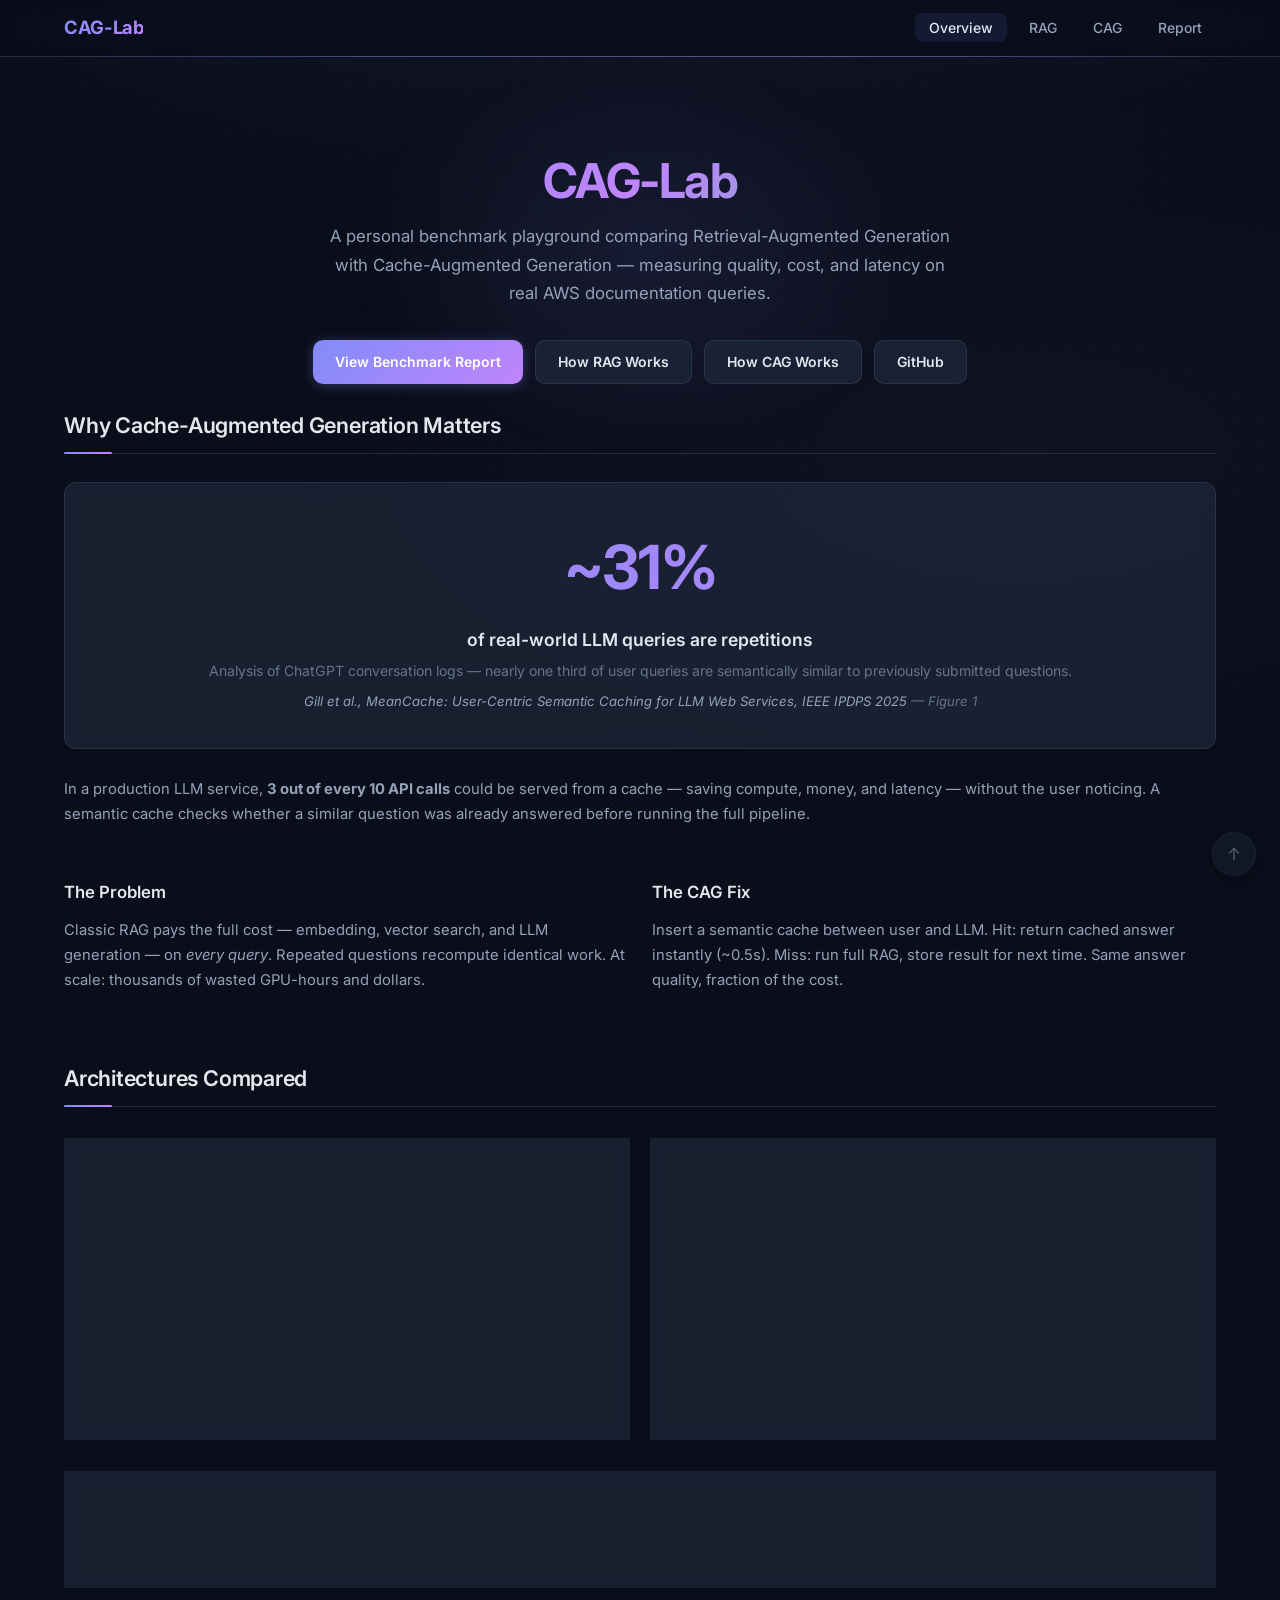
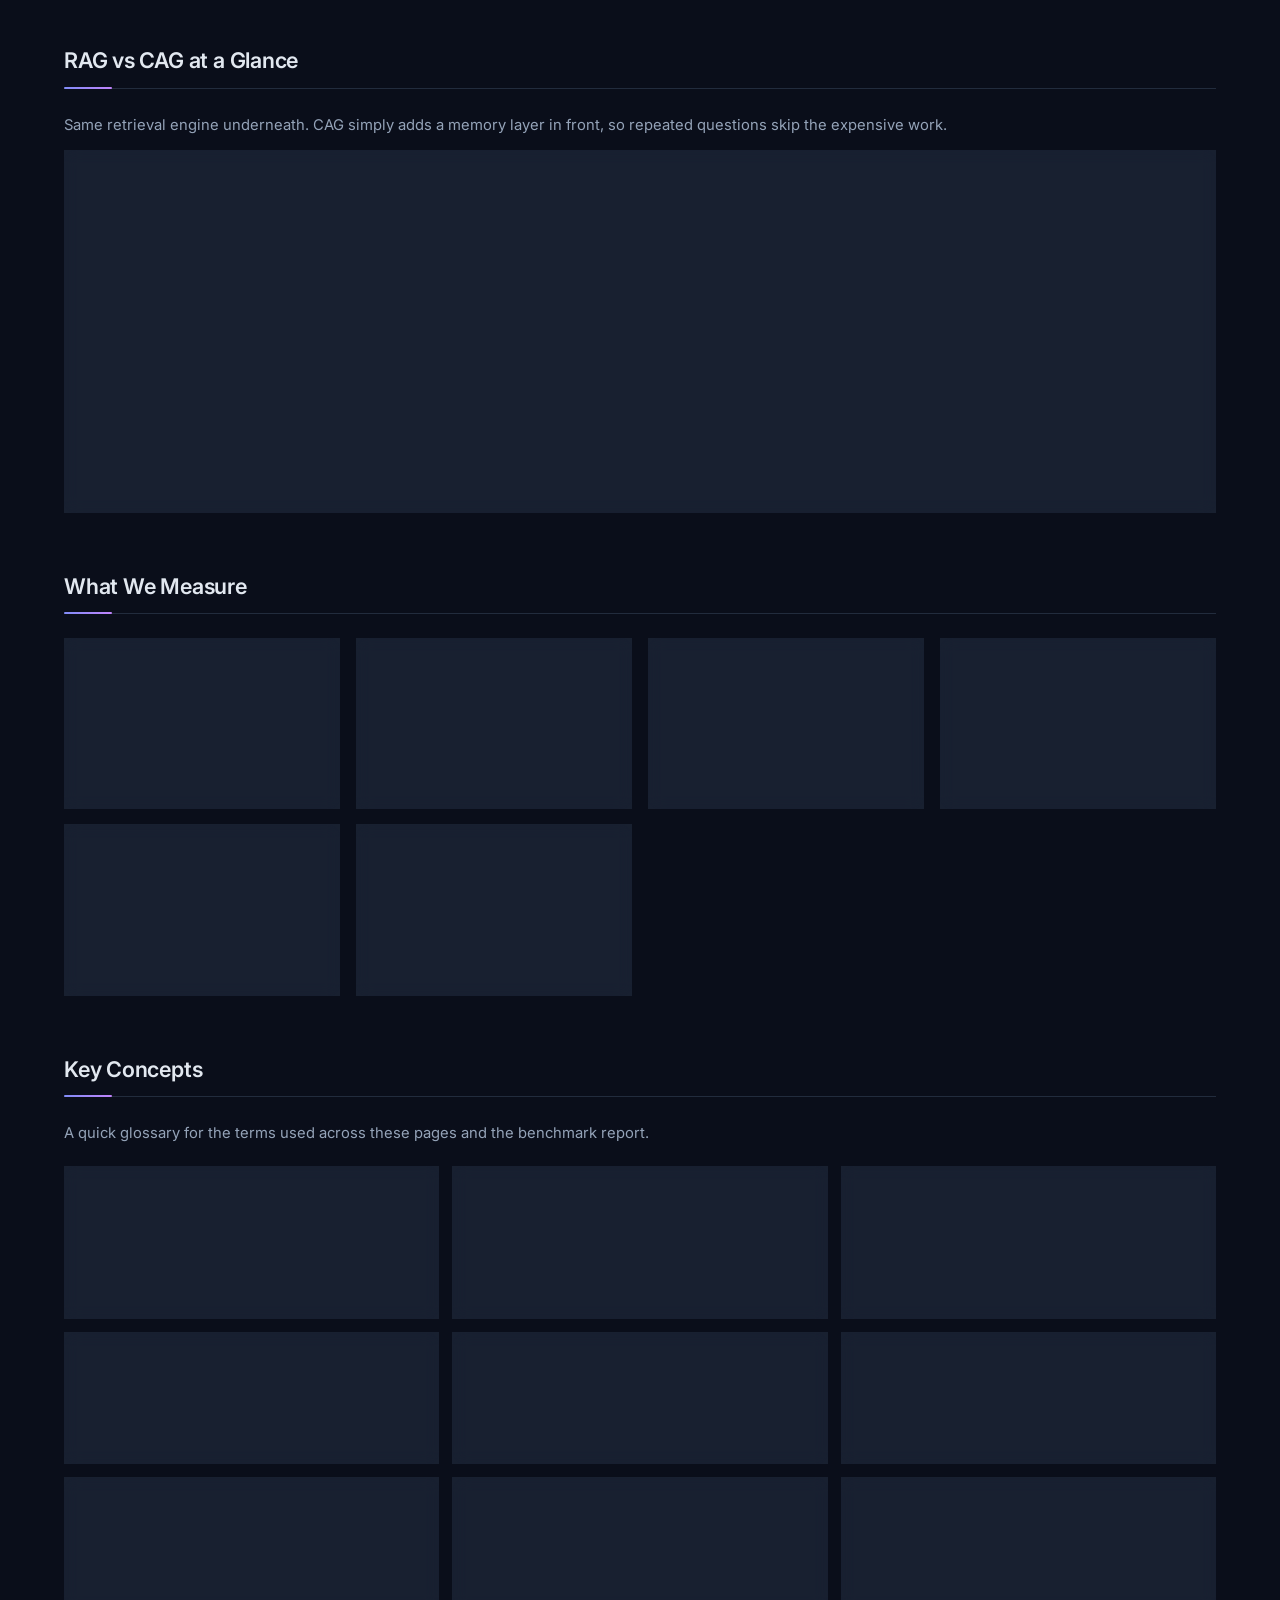
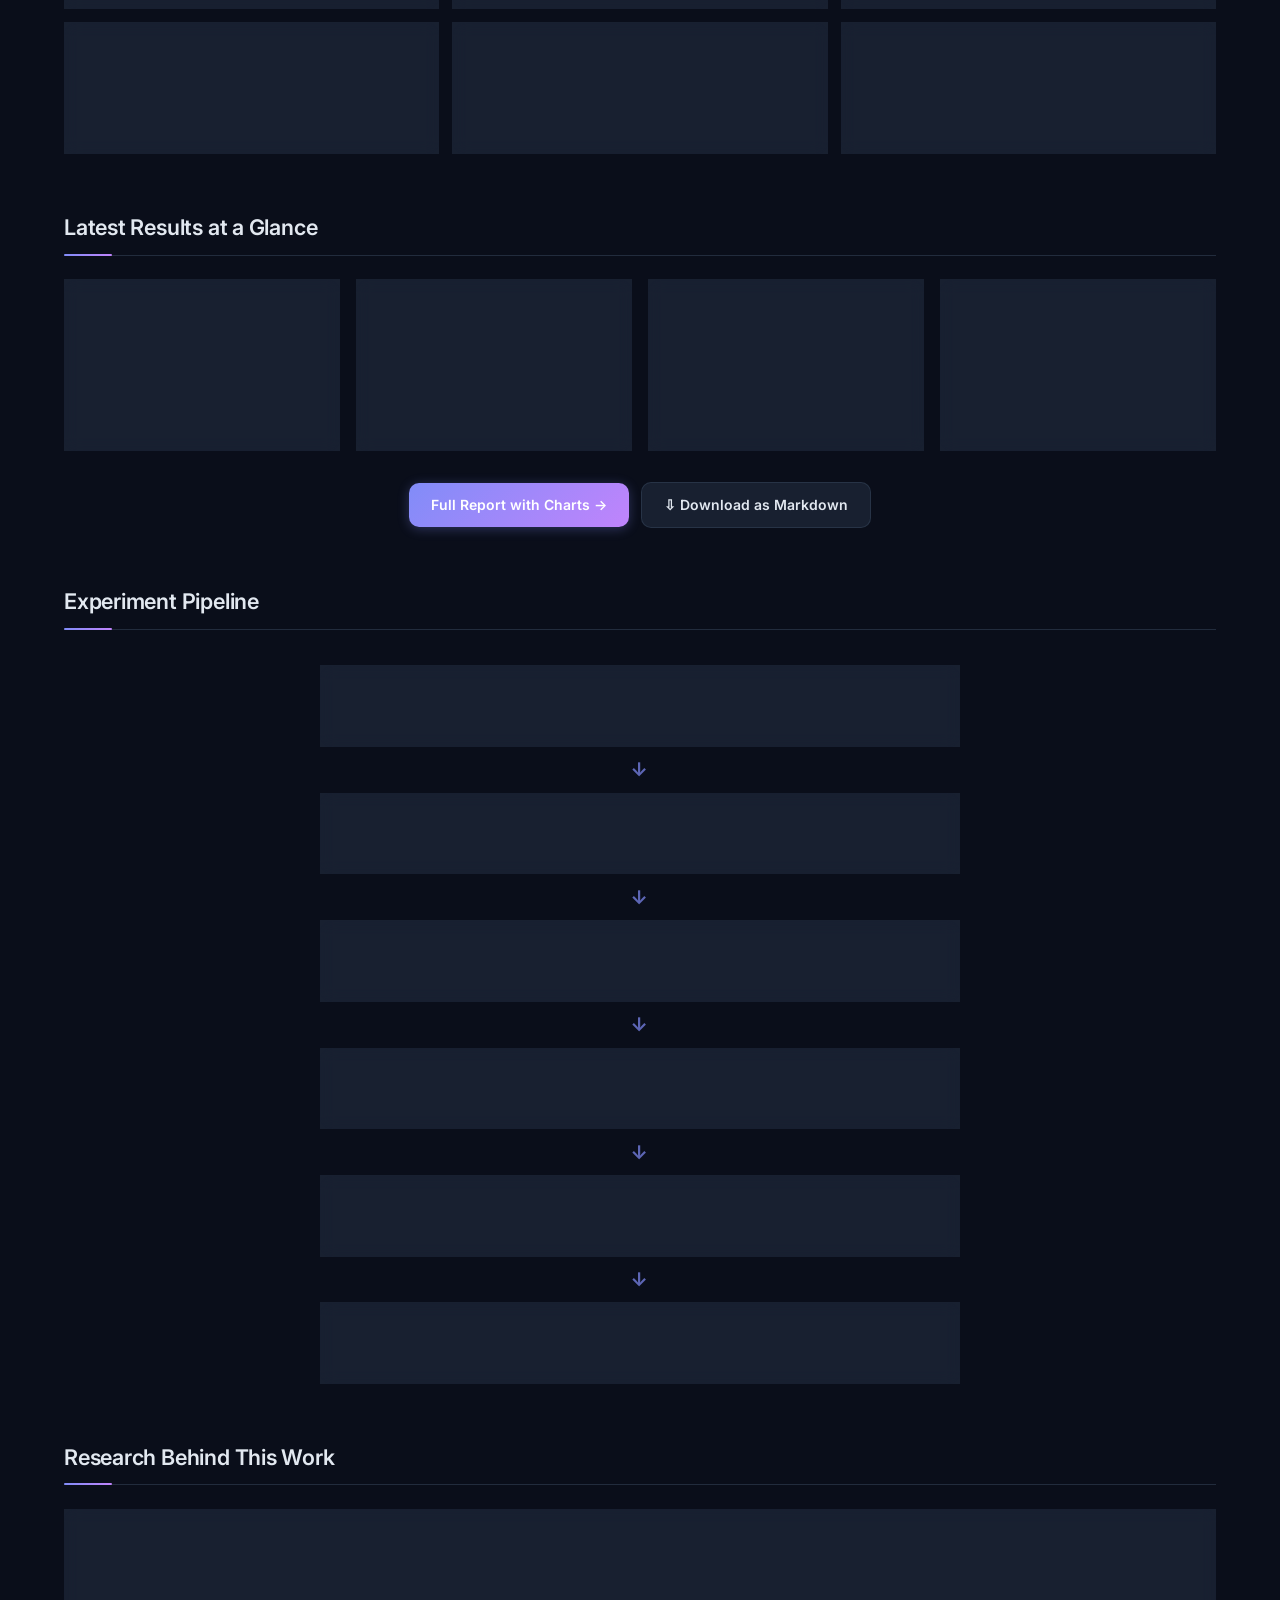
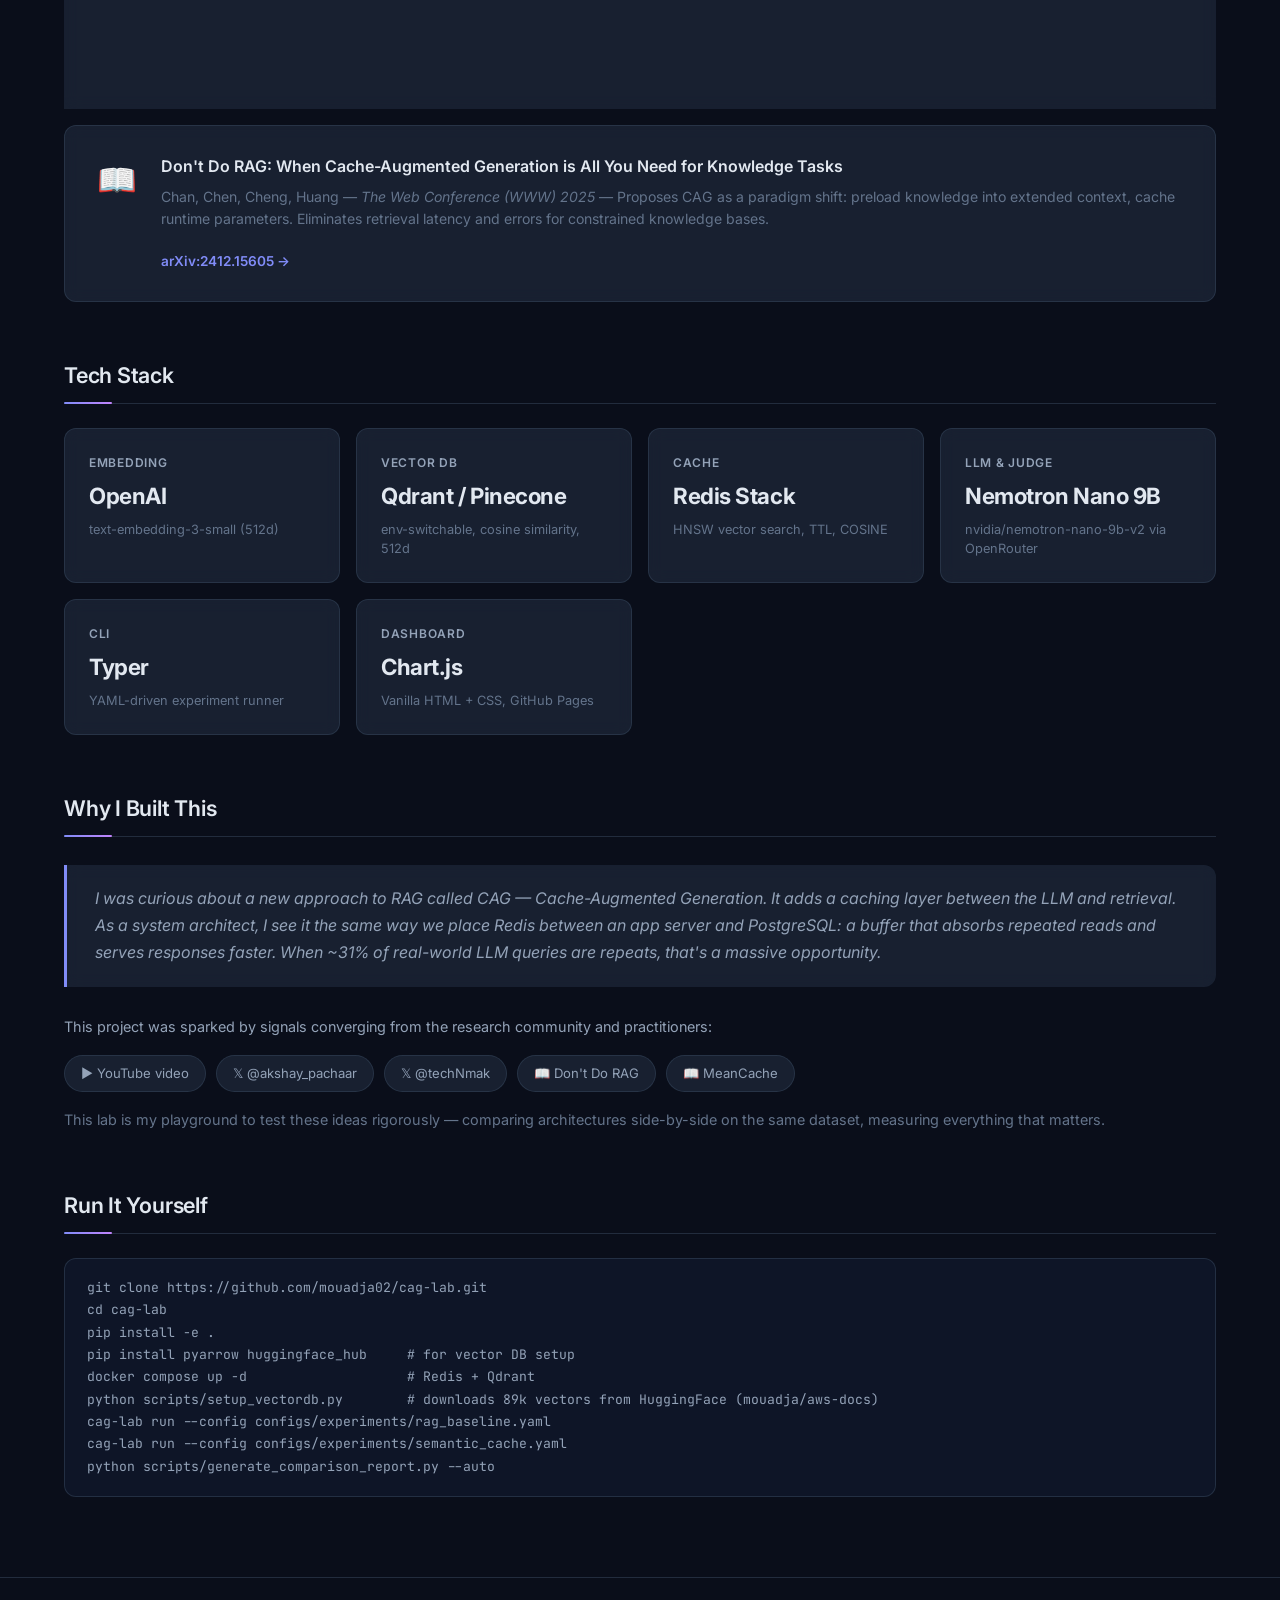
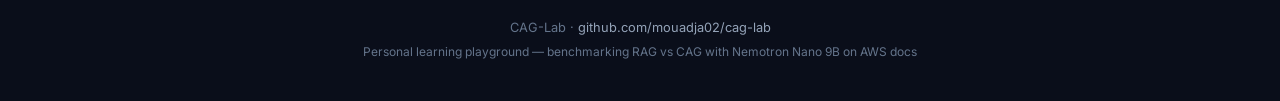
==== commit 8337bf5d: "feat: improve dashboard educational content, UX, and accessibility Add RAG-vs-CAG comparison, Key Co" ====
--- a/docs/index.html
+++ b/docs/index.html
@@ -42,12 +42,14 @@
 </style>
 </head>
 <body>
-
-<nav>
+<a class="skip-link" href="#main">Skip to content</a>
+<div class="scroll-progress" aria-hidden="true"></div>
+
+<nav id="top">
   <div class="nav-inner">
     <a href="index.html" class="nav-brand">CAG-Lab</a>
     <ul class="nav-links">
-      <li><a href="index.html" class="active">Overview</a></li>
+      <li><a href="index.html" class="active" aria-current="page">Overview</a></li>
       <li><a href="rag.html">RAG</a></li>
       <li><a href="cag.html">CAG</a></li>
       <li><a href="report.html">Report</a></li>
@@ -55,7 +57,7 @@
   </div>
 </nav>
 
-<div class="container">
+<main class="container" id="main">
 
 <section class="hero">
   <h1>CAG-Lab</h1>
@@ -100,7 +102,7 @@
     <div class="arch-card">
       <div class="icon">&#128269;</div>
       <h3>Classic RAG</h3>
-      <p>Embed query &rarr; Pinecone top-K &rarr; LLM generates answer. Every question pays the full retrieval + generation cost. Baseline for comparison.</p>
+      <p>Embed query &rarr; vector DB top-K &rarr; LLM generates answer. Every question pays the full retrieval + generation cost. Baseline for comparison.</p>
       <a href="rag.html" class="btn">How RAG Works</a>
     </div>
     <div class="arch-card">
@@ -116,6 +118,29 @@
   </div>
 </div>
 
+<!-- RAG VS CAG AT A GLANCE -->
+<div class="section">
+  <h2>RAG vs CAG at a Glance</h2>
+  <p class="lead">Same retrieval engine underneath. CAG simply adds a memory layer in front, so repeated questions skip the expensive work.</p>
+  <table>
+    <thead>
+      <tr>
+        <th>Dimension</th>
+        <th>Classic RAG</th>
+        <th>Semantic Cache (CAG)</th>
+      </tr>
+    </thead>
+    <tbody>
+      <tr><td>Work on a repeated query</td><td>Full embed + search + generate, every time</td><td class="highlight">One embed + a cache lookup</td></tr>
+      <tr><td>Latency on a hit</td><td>~5 s (LLM-bound)</td><td class="highlight">~0.5 s</td></tr>
+      <tr><td>Cost on a repeat</td><td>Pays full generation cost</td><td class="highlight">Near zero</td></tr>
+      <tr><td>Freshness control</td><td>Always fresh</td><td>TTL + similarity threshold</td></tr>
+      <tr><td>Main risk</td><td>Cost &amp; latency at scale</td><td>False positives (a wrong cached answer)</td></tr>
+      <tr><td>Best fit</td><td>Every query is unique</td><td>Queries repeat or paraphrase (~31% do)</td></tr>
+    </tbody>
+  </table>
+</div>
+
 <!-- WHAT WE MEASURE -->
 <div class="section">
   <h2>What We Measure</h2>
@@ -151,6 +176,26 @@
       <div class="sub">Cache hits for a different question — caught via source_id</div>
     </div>
   </div>
+</div>
+
+<!-- KEY CONCEPTS -->
+<div class="section">
+  <h2>Key Concepts</h2>
+  <p class="lead">A quick glossary for the terms used across these pages and the benchmark report.</p>
+  <dl class="glossary">
+    <div class="term"><dt>Embedding</dt><dd>A list of numbers that captures the meaning of a piece of text. Similar meanings land near each other. We use OpenAI <code>text-embedding-3-small</code> at 512 dimensions.</dd></div>
+    <div class="term"><dt>Vector search</dt><dd>Finding the stored vectors closest to a query vector, ranked by cosine similarity, instead of matching keywords.</dd></div>
+    <div class="term"><dt>Top-K</dt><dd>The K most similar document chunks returned by the search. This lab retrieves K = 5.</dd></div>
+    <div class="term"><dt>Cosine similarity</dt><dd>How aligned two vectors are, from 0 to 1. Computed as <code>1 − cosine_distance</code>; 1.0 means identical direction.</dd></div>
+    <div class="term"><dt>Semantic cache</dt><dd>A store of past question → answer pairs keyed by embedding. A new query that is close enough to a stored one is served instantly.</dd></div>
+    <div class="term"><dt>Similarity threshold</dt><dd>The minimum cosine similarity for a cache hit. We operate at <strong>0.96</strong> to keep false positives at zero.</dd></div>
+    <div class="term"><dt>HNSW</dt><dd>Hierarchical Navigable Small World, a graph index for fast approximate nearest-neighbor search. Used by both Redis and Qdrant here.</dd></div>
+    <div class="term"><dt>TTL</dt><dd>Time-to-live: how long a cached answer stays valid before it expires and the question is recomputed.</dd></div>
+    <div class="term"><dt>p50 / p95 latency</dt><dd>The median and 95th-percentile response time. p95 exposes the slow tail that an average would hide.</dd></div>
+    <div class="term"><dt>Cache hit rate</dt><dd>The fraction of queries answered from the cache without running retrieval or generation.</dd></div>
+    <div class="term"><dt>False positive</dt><dd>A cache hit that returns an answer belonging to a different question. We detect these by comparing the stored <code>source_id</code>.</dd></div>
+    <div class="term"><dt>Judge score</dt><dd>A 0 or 1 correctness verdict from a separate LLM judge, kept independent of the model being tested to avoid self-grading bias.</dd></div>
+  </dl>
 </div>
 
 <!-- LATEST RESULTS -->
@@ -187,7 +232,7 @@
 <!-- PIPELINE -->
 <div class="section">
   <h2>Experiment Pipeline</h2>
-  <div class="step-flow">
+  <div class="step-flow vertical">
     <div class="step">
       <div class="step-num">1</div>
       <h4>Dataset</h4>
@@ -197,7 +242,7 @@
     <div class="step">
       <div class="step-num">2</div>
       <h4>Index</h4>
-      <p>OpenAI embed &rarr; Pinecone (512d)</p>
+      <p>OpenAI embed &rarr; Qdrant / Pinecone (512d)</p>
     </div>
     <div class="step-arrow">&rarr;</div>
     <div class="step">
@@ -258,8 +303,8 @@
     </div>
     <div class="card">
       <div class="label">Vector DB</div>
-      <div class="value" style="font-size:1.4rem;">Pinecone</div>
-      <div class="sub">aws-docs index, cosine similarity</div>
+      <div class="value" style="font-size:1.4rem;">Qdrant / Pinecone</div>
+      <div class="sub">env-switchable, cosine similarity, 512d</div>
     </div>
     <div class="card">
       <div class="label">Cache</div>
@@ -316,7 +361,9 @@
 python scripts/generate_comparison_report.py --auto</pre>
 </div>
 
-</div>
+</main>
+
+<a href="#top" class="to-top" aria-label="Back to top">&#8593;</a>
 
 <footer>
   <p>CAG-Lab &middot; <a href="https://github.com/mouadja02/cag-lab" style="color:var(--muted);">github.com/mouadja02/cag-lab</a></p>
--- a/docs/assets/style.css
+++ b/docs/assets/style.css
@@ -426,6 +426,32 @@
 .step p { font-size: 0.76rem; color: var(--dim); line-height: 1.5; }
 .step-arrow { color: var(--accent-1); font-size: 1.3rem; font-weight: 700; opacity: 0.7; }
 
+/* Vertical variant: stacked badge-left / text-right rows joined by down arrows */
+.step-flow.vertical {
+  flex-direction: column;
+  align-items: stretch;
+  gap: 0;
+  max-width: 640px;
+  margin-left: auto;
+  margin-right: auto;
+}
+.step-flow.vertical .step {
+  width: 100%;
+  min-width: 0;
+  display: grid;
+  grid-template-columns: auto 1fr;
+  grid-template-areas: "num title" "num desc";
+  column-gap: 18px;
+  row-gap: 2px;
+  align-items: center;
+  text-align: left;
+  padding: 18px 24px;
+}
+.step-flow.vertical .step .step-num { grid-area: num; margin: 0; align-self: center; }
+.step-flow.vertical .step h4 { grid-area: title; margin: 0; }
+.step-flow.vertical .step p { grid-area: desc; margin: 0; }
+.step-flow.vertical .step-arrow { align-self: center; transform: rotate(90deg); margin: 8px 0; font-size: 1.2rem; }
+
 @media(max-width:768px) {
   .step-flow { flex-direction: column; }
   .step-arrow { transform: rotate(90deg); }
@@ -517,3 +543,127 @@
 .dim { color: var(--red); }
 .table-compare td:first-child { color: var(--muted); width: 40%; }
 .table-compare td:nth-child(2), .table-compare td:nth-child(3) { font-weight: 600; }
+.lead { font-size: 1.02rem; color: var(--muted); }
+.center { text-align: center; }
+
+/* ─── ACCESSIBILITY ─── */
+.skip-link {
+  position: absolute; left: 12px; top: -64px; z-index: 300;
+  background: var(--accent-1); color: #0a0e1a;
+  padding: 10px 16px; border-radius: 8px;
+  font-weight: 600; font-size: 0.85rem;
+  transition: top .2s ease;
+}
+.skip-link:focus { top: 12px; color: #0a0e1a; outline: none; }
+
+:focus-visible {
+  outline: 2px solid var(--accent-1);
+  outline-offset: 2px;
+  border-radius: 4px;
+}
+
+@media (prefers-reduced-motion: reduce) {
+  html { scroll-behavior: auto; }
+  *, *::before, *::after {
+    animation-duration: .01ms !important;
+    animation-iteration-count: 1 !important;
+    transition-duration: .01ms !important;
+  }
+}
+
+/* ─── SCROLL PROGRESS (progressive enhancement, no JS) ─── */
+.scroll-progress {
+  position: fixed; top: 0; left: 0; right: 0; height: 3px;
+  transform: scaleX(0); transform-origin: 0 50%;
+  background: linear-gradient(90deg, var(--accent-1), var(--accent-2));
+  z-index: 200;
+}
+@supports (animation-timeline: scroll()) {
+  .scroll-progress {
+    animation: grow-progress linear;
+    animation-timeline: scroll(root block);
+  }
+}
+@keyframes grow-progress { from { transform: scaleX(0); } to { transform: scaleX(1); } }
+
+/* ─── BACK TO TOP ─── */
+.to-top {
+  position: fixed; bottom: 24px; right: 24px; z-index: 150;
+  width: 44px; height: 44px; border-radius: 50%;
+  display: inline-flex; align-items: center; justify-content: center;
+  background: var(--surface); backdrop-filter: blur(8px);
+  border: 1px solid var(--border); color: var(--muted);
+  font-size: 1.05rem; text-decoration: none;
+  box-shadow: var(--shadow-md); opacity: 0.55;
+  transition: opacity .2s ease, transform .2s ease, border-color .2s ease, color .2s ease;
+}
+.to-top:hover {
+  opacity: 1; color: var(--text);
+  border-color: var(--border-hover);
+  transform: translateY(-2px);
+}
+
+/* ─── ANALOGY / INTUITION CALLOUT ─── */
+.analogy {
+  display: flex; gap: 16px; align-items: flex-start;
+  background: var(--surface); backdrop-filter: blur(8px);
+  border: 1px solid var(--border); border-radius: var(--radius);
+  padding: 20px 24px; margin: 20px 0; line-height: 1.7;
+  transition: border-color .25s ease;
+}
+.analogy:hover { border-color: var(--border-hover); }
+.analogy .analogy-icon { font-size: 1.6rem; line-height: 1.2; min-width: 28px; text-align: center; }
+.analogy h4 { color: var(--text); font-size: 0.95rem; margin-bottom: 4px; font-weight: 600; }
+.analogy p { color: var(--muted); font-size: 0.9rem; margin: 0; }
+.analogy strong { color: var(--text); }
+
+/* ─── WORKED EXAMPLE ─── */
+.example {
+  background: var(--surface); backdrop-filter: blur(8px);
+  border: 1px solid var(--border); border-radius: var(--radius);
+  padding: 4px 24px 12px; margin: 20px 0;
+}
+.example-row {
+  display: grid; grid-template-columns: 116px 1fr; gap: 18px;
+  align-items: start; padding: 16px 0;
+  border-top: 1px solid var(--border);
+}
+.example-row:first-of-type { border-top: none; }
+.example-tag {
+  font-size: 0.7rem; text-transform: uppercase; letter-spacing: 0.06em;
+  font-weight: 700; color: var(--muted); padding-top: 3px;
+}
+.example-tag.q { color: var(--blue); }
+.example-tag.ctx { color: var(--purple); }
+.example-tag.a { color: var(--green); }
+.example-tag.miss { color: var(--red); }
+.example-body { font-size: 0.9rem; color: var(--text); line-height: 1.65; }
+.example-body .muted { color: var(--dim); }
+.example-body code { font-size: 0.8em; }
+@media (max-width: 640px) {
+  .example-row { grid-template-columns: 1fr; gap: 6px; }
+}
+
+/* ─── GLOSSARY ─── */
+.glossary {
+  display: grid; grid-template-columns: repeat(auto-fit, minmax(280px, 1fr));
+  gap: 14px; margin: 20px 0;
+}
+.glossary .term {
+  background: var(--surface); backdrop-filter: blur(8px);
+  border: 1px solid var(--border); border-radius: var(--radius);
+  padding: 18px 20px; transition: border-color .25s ease, transform .25s ease;
+}
+.glossary .term:hover { border-color: var(--border-hover); transform: translateY(-2px); }
+.glossary dt { color: var(--text); font-weight: 600; font-size: 0.92rem; margin-bottom: 5px; }
+.glossary dt .mono {
+  font-family: 'JetBrains Mono', monospace; font-size: 0.76rem;
+  color: var(--accent-1); margin-left: 6px; font-weight: 500;
+}
+.glossary dd { color: var(--dim); font-size: 0.84rem; line-height: 1.6; margin: 0; }
+
+/* ─── SMALL-SCREEN NAV ─── */
+@media (max-width: 520px) {
+  .nav-inner { flex-wrap: wrap; height: auto; padding-top: 10px; padding-bottom: 10px; gap: 8px 16px; }
+  .nav-links { margin-left: 0; width: 100%; justify-content: space-between; gap: 4px; }
+}
